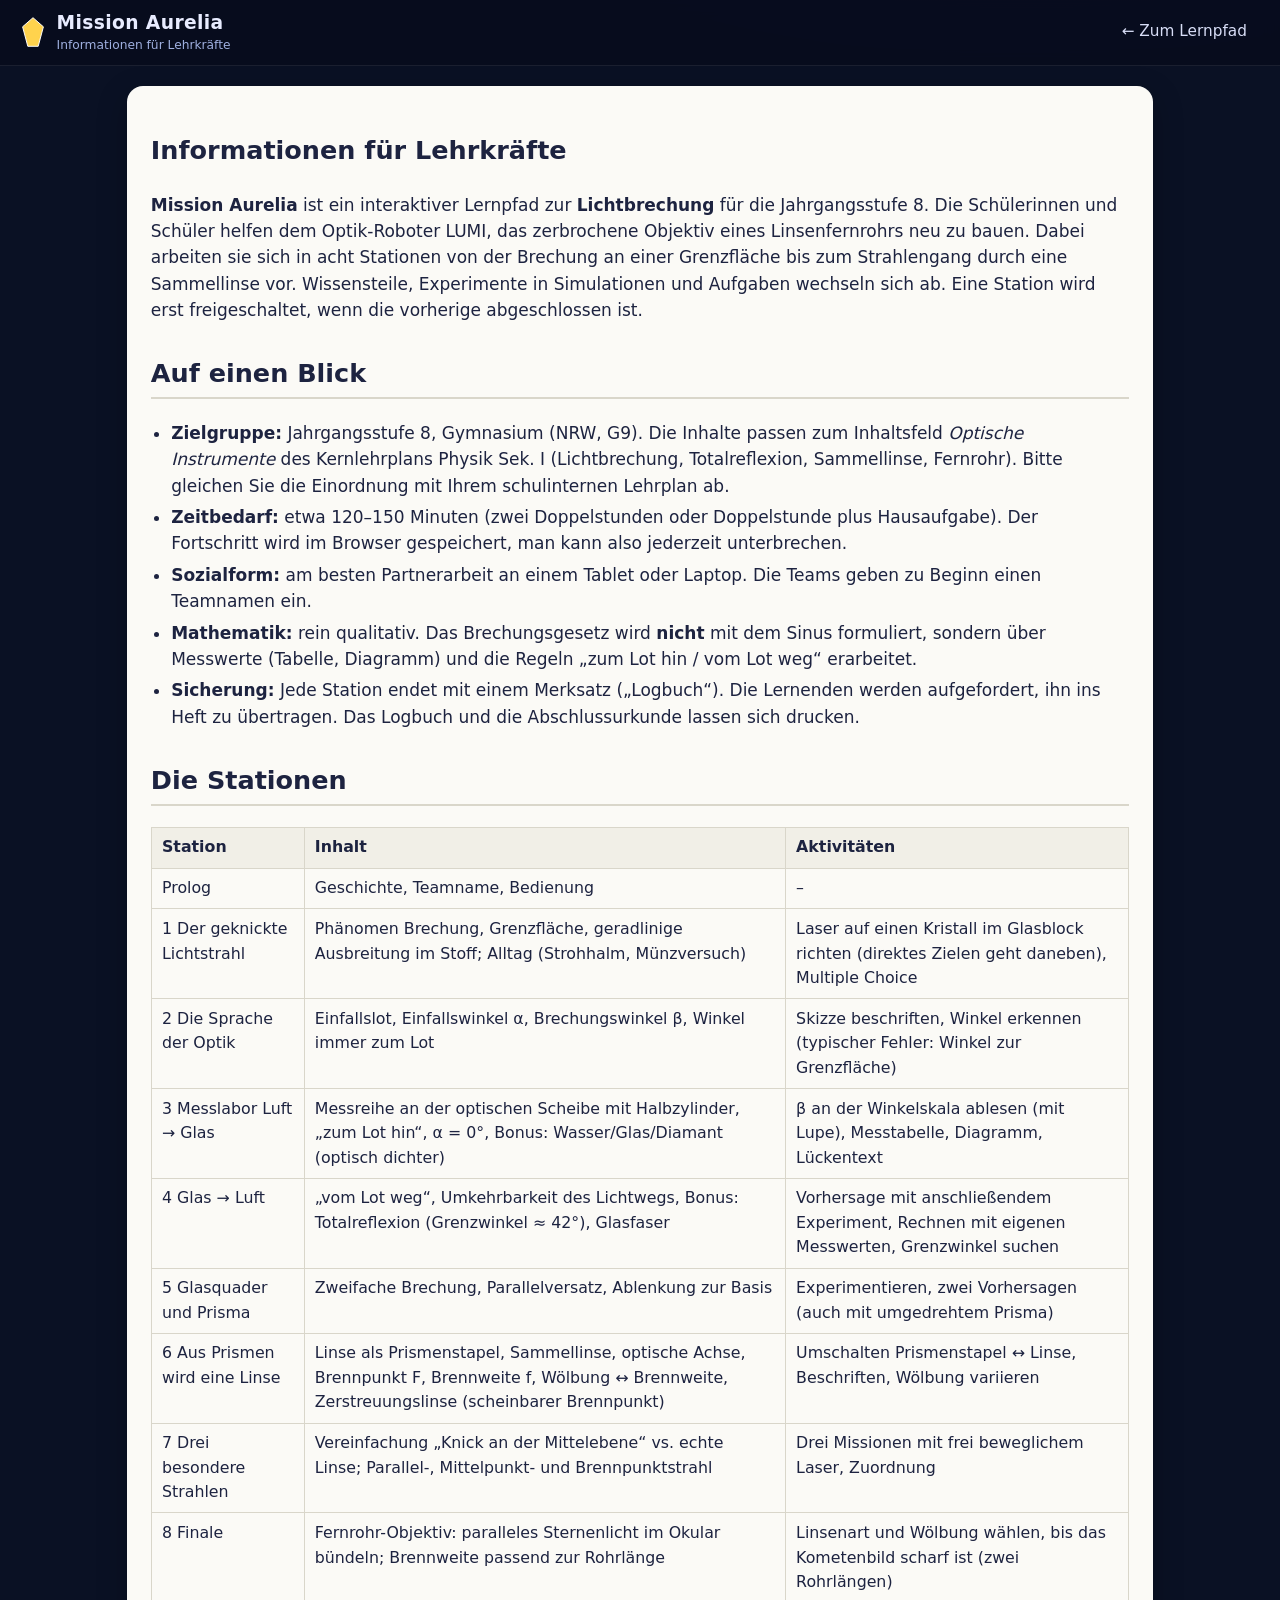
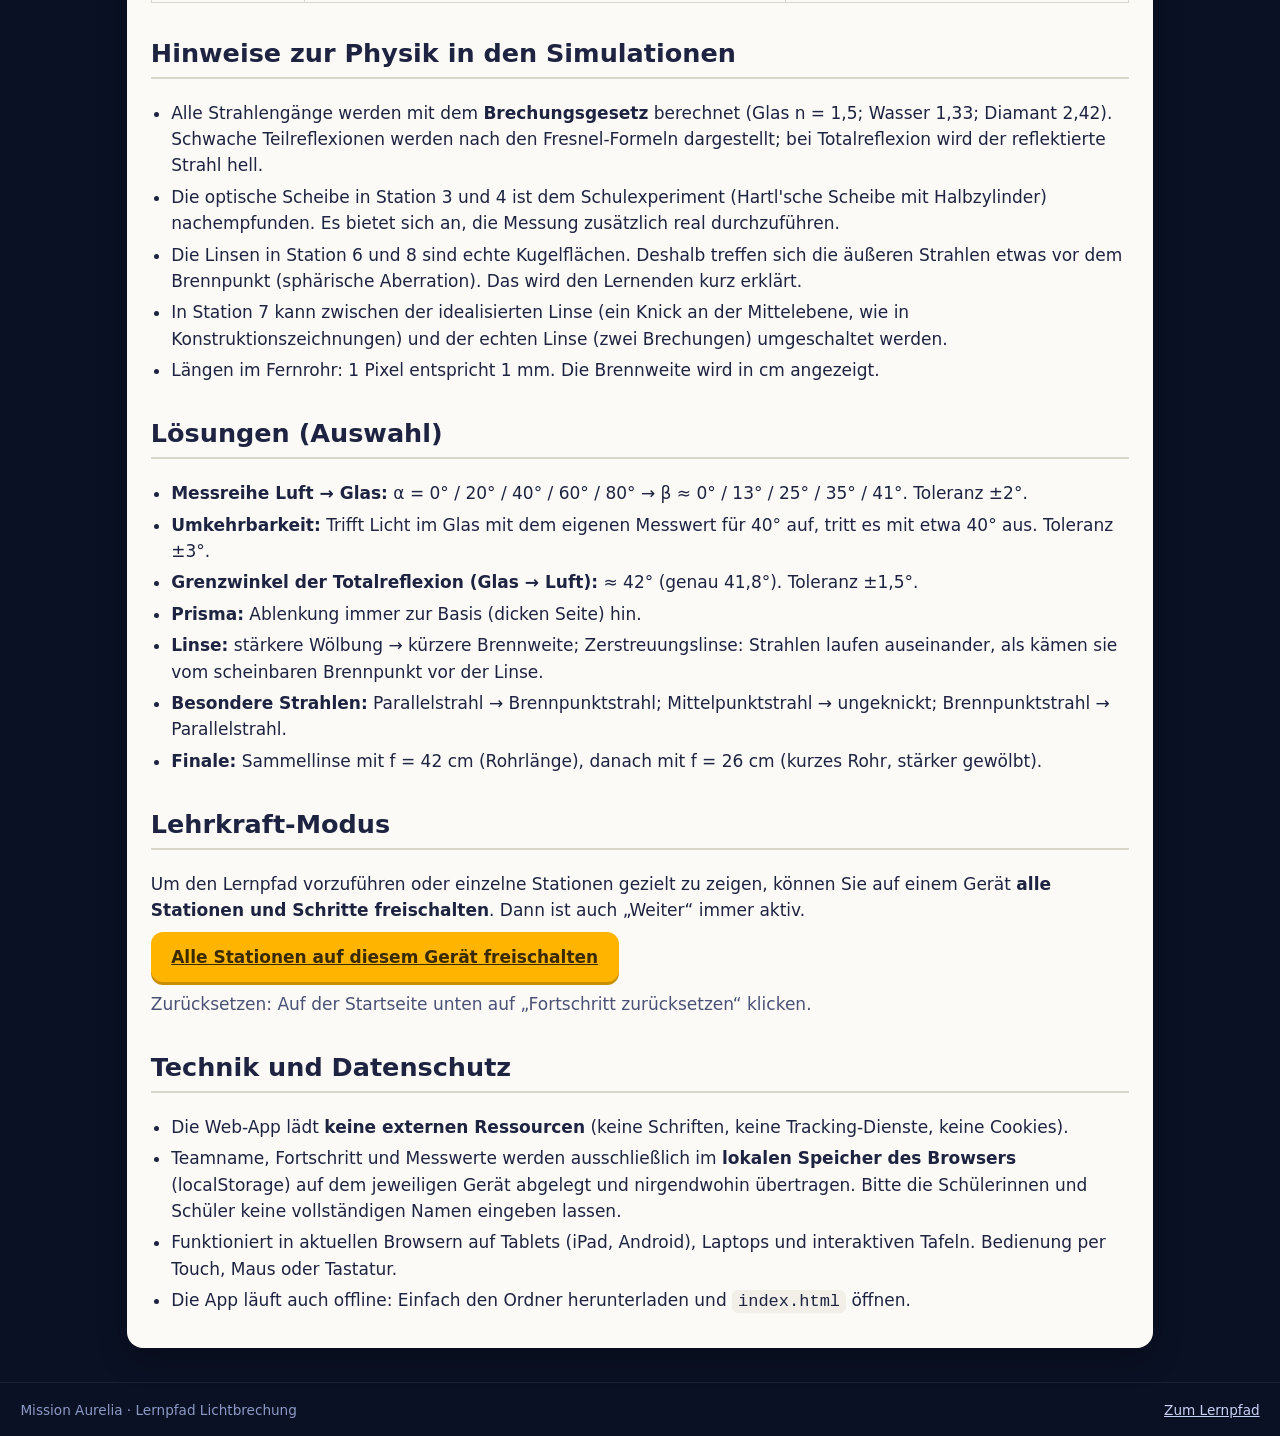
==== lehrkraefte.html @ 99c720f4 "Mission Aurelia: interaktiver Lernpfad zur Lichtbrechung (Jg. 8) Prolog und 8 Stationen von der Brec" ====
<!doctype html>
<html lang="de">
<head>
  <meta charset="utf-8">
  <meta name="viewport" content="width=device-width, initial-scale=1">
  <title>Für Lehrkräfte – Mission Aurelia</title>
  <link rel="icon" href="favicon.svg" type="image/svg+xml">
  <link rel="stylesheet" href="css/style.css?v=4">
  <style>
    .teacher h2 { margin-top: 1.8rem; border-bottom: 2px solid var(--line); padding-bottom: .2rem; }
    .teacher table { border-collapse: collapse; width: 100%; font-size: .93rem; }
    .teacher th, .teacher td { border: 1px solid var(--line); padding: .45rem .6rem; text-align: left; vertical-align: top; }
    .teacher th { background: var(--paper-2); }
    .teacher .wide { overflow-x: auto; }
    .teacher code { background: var(--paper-2); padding: .1rem .35rem; border-radius: 6px; }
  </style>
</head>
<body>
  <header class="topbar">
    <a href="index.html" class="brand"><span class="brand-icon"><svg viewBox="0 0 40 48" class="crys"><path d="M20 2 L36 16 L28 46 L12 46 L4 16 Z" fill="#ffd34d" stroke="#fff" stroke-width="1.5"/></svg></span><span><b>Mission Aurelia</b><small>Informationen für Lehrkräfte</small></span></a>
    <nav class="topnav"><a class="navlink" href="index.html">← Zum Lernpfad</a></nav>
  </header>
  <main>
    <section class="page teacher prose">
      <h1>Informationen für Lehrkräfte</h1>
      <p><b>Mission Aurelia</b> ist ein interaktiver Lernpfad zur <b>Lichtbrechung</b> für die Jahrgangsstufe 8. Die Schülerinnen und Schüler helfen dem Optik-Roboter LUMI, das zerbrochene Objektiv eines Linsenfernrohrs neu zu bauen. Dabei arbeiten sie sich in acht Stationen von der Brechung an einer Grenzfläche bis zum Strahlengang durch eine Sammellinse vor. Wissensteile, Experimente in Simulationen und Aufgaben wechseln sich ab. Eine Station wird erst freigeschaltet, wenn die vorherige abgeschlossen ist.</p>

      <h2>Auf einen Blick</h2>
      <ul>
        <li><b>Zielgruppe:</b> Jahrgangsstufe 8, Gymnasium (NRW, G9). Die Inhalte passen zum Inhaltsfeld <i>Optische Instrumente</i> des Kernlehrplans Physik Sek. I (Lichtbrechung, Totalreflexion, Sammellinse, Fernrohr). Bitte gleichen Sie die Einordnung mit Ihrem schulinternen Lehrplan ab.</li>
        <li><b>Zeitbedarf:</b> etwa 120–150 Minuten (zwei Doppelstunden oder Doppelstunde plus Hausaufgabe). Der Fortschritt wird im Browser gespeichert, man kann also jederzeit unterbrechen.</li>
        <li><b>Sozialform:</b> am besten Partnerarbeit an einem Tablet oder Laptop. Die Teams geben zu Beginn einen Teamnamen ein.</li>
        <li><b>Mathematik:</b> rein qualitativ. Das Brechungsgesetz wird <b>nicht</b> mit dem Sinus formuliert, sondern über Messwerte (Tabelle, Diagramm) und die Regeln „zum Lot hin / vom Lot weg“ erarbeitet.</li>
        <li><b>Sicherung:</b> Jede Station endet mit einem Merksatz („Logbuch“). Die Lernenden werden aufgefordert, ihn ins Heft zu übertragen. Das Logbuch und die Abschlussurkunde lassen sich drucken.</li>
      </ul>

      <h2>Die Stationen</h2>
      <div class="wide">
      <table>
        <tr><th>Station</th><th>Inhalt</th><th>Aktivitäten</th></tr>
        <tr><td>Prolog</td><td>Geschichte, Teamname, Bedienung</td><td>–</td></tr>
        <tr><td>1 Der geknickte Lichtstrahl</td><td>Phänomen Brechung, Grenzfläche, geradlinige Ausbreitung im Stoff; Alltag (Strohhalm, Münzversuch)</td><td>Laser auf einen Kristall im Glasblock richten (direktes Zielen geht daneben), Multiple Choice</td></tr>
        <tr><td>2 Die Sprache der Optik</td><td>Einfallslot, Einfallswinkel α, Brechungswinkel β, Winkel immer zum Lot</td><td>Skizze beschriften, Winkel erkennen (typischer Fehler: Winkel zur Grenzfläche)</td></tr>
        <tr><td>3 Messlabor Luft → Glas</td><td>Messreihe an der optischen Scheibe mit Halbzylinder, „zum Lot hin“, α = 0°, Bonus: Wasser/Glas/Diamant (optisch dichter)</td><td>β an der Winkelskala ablesen (mit Lupe), Messtabelle, Diagramm, Lückentext</td></tr>
        <tr><td>4 Glas → Luft</td><td>„vom Lot weg“, Umkehrbarkeit des Lichtwegs, Bonus: Totalreflexion (Grenzwinkel ≈ 42°), Glasfaser</td><td>Vorhersage mit anschließendem Experiment, Rechnen mit eigenen Messwerten, Grenzwinkel suchen</td></tr>
        <tr><td>5 Glasquader und Prisma</td><td>Zweifache Brechung, Parallelversatz, Ablenkung zur Basis</td><td>Experimentieren, zwei Vorhersagen (auch mit umgedrehtem Prisma)</td></tr>
        <tr><td>6 Aus Prismen wird eine Linse</td><td>Linse als Prismenstapel, Sammellinse, optische Achse, Brennpunkt F, Brennweite f, Wölbung ↔ Brennweite, Zerstreuungslinse (scheinbarer Brennpunkt)</td><td>Umschalten Prismenstapel ↔ Linse, Beschriften, Wölbung variieren</td></tr>
        <tr><td>7 Drei besondere Strahlen</td><td>Vereinfachung „Knick an der Mittelebene“ vs. echte Linse; Parallel-, Mittelpunkt- und Brennpunktstrahl</td><td>Drei Missionen mit frei beweglichem Laser, Zuordnung</td></tr>
        <tr><td>8 Finale</td><td>Fernrohr-Objektiv: paralleles Sternenlicht im Okular bündeln; Brennweite passend zur Rohrlänge</td><td>Linsenart und Wölbung wählen, bis das Kometenbild scharf ist (zwei Rohrlängen)</td></tr>
      </table>
      </div>

      <h2>Hinweise zur Physik in den Simulationen</h2>
      <ul>
        <li>Alle Strahlengänge werden mit dem <b>Brechungsgesetz</b> berechnet (Glas n = 1,5; Wasser 1,33; Diamant 2,42). Schwache Teilreflexionen werden nach den Fresnel-Formeln dargestellt; bei Totalreflexion wird der reflektierte Strahl hell.</li>
        <li>Die optische Scheibe in Station 3 und 4 ist dem Schulexperiment (Hartl'sche Scheibe mit Halbzylinder) nachempfunden. Es bietet sich an, die Messung zusätzlich real durchzuführen.</li>
        <li>Die Linsen in Station 6 und 8 sind echte Kugelflächen. Deshalb treffen sich die äußeren Strahlen etwas vor dem Brennpunkt (sphärische Aberration). Das wird den Lernenden kurz erklärt.</li>
        <li>In Station 7 kann zwischen der idealisierten Linse (ein Knick an der Mittelebene, wie in Konstruktionszeichnungen) und der echten Linse (zwei Brechungen) umgeschaltet werden.</li>
        <li>Längen im Fernrohr: 1 Pixel entspricht 1 mm. Die Brennweite wird in cm angezeigt.</li>
      </ul>

      <h2>Lösungen (Auswahl)</h2>
      <ul>
        <li><b>Messreihe Luft → Glas:</b> α = 0° / 20° / 40° / 60° / 80° → β ≈ 0° / 13° / 25° / 35° / 41°. Toleranz ±2°.</li>
        <li><b>Umkehrbarkeit:</b> Trifft Licht im Glas mit dem eigenen Messwert für 40° auf, tritt es mit etwa 40° aus. Toleranz ±3°.</li>
        <li><b>Grenzwinkel der Totalreflexion (Glas → Luft):</b> ≈ 42° (genau 41,8°). Toleranz ±1,5°.</li>
        <li><b>Prisma:</b> Ablenkung immer zur Basis (dicken Seite) hin.</li>
        <li><b>Linse:</b> stärkere Wölbung → kürzere Brennweite; Zerstreuungslinse: Strahlen laufen auseinander, als kämen sie vom scheinbaren Brennpunkt vor der Linse.</li>
        <li><b>Besondere Strahlen:</b> Parallelstrahl → Brennpunktstrahl; Mittelpunktstrahl → ungeknickt; Brennpunktstrahl → Parallelstrahl.</li>
        <li><b>Finale:</b> Sammellinse mit f = 42 cm (Rohrlänge), danach mit f = 26 cm (kurzes Rohr, stärker gewölbt).</li>
      </ul>

      <h2>Lehrkraft-Modus</h2>
      <p>Um den Lernpfad vorzuführen oder einzelne Stationen gezielt zu zeigen, können Sie auf einem Gerät <b>alle Stationen und Schritte freischalten</b>. Dann ist auch „Weiter“ immer aktiv.</p>
      <p><a class="btn btn-primary" href="index.html#/freischalten">Alle Stationen auf diesem Gerät freischalten</a></p>
      <p class="dim">Zurücksetzen: Auf der Startseite unten auf „Fortschritt zurücksetzen“ klicken.</p>

      <h2>Technik und Datenschutz</h2>
      <ul>
        <li>Die Web-App lädt <b>keine externen Ressourcen</b> (keine Schriften, keine Tracking-Dienste, keine Cookies).</li>
        <li>Teamname, Fortschritt und Messwerte werden ausschließlich im <b>lokalen Speicher des Browsers</b> (localStorage) auf dem jeweiligen Gerät abgelegt und nirgendwohin übertragen. Bitte die Schülerinnen und Schüler keine vollständigen Namen eingeben lassen.</li>
        <li>Funktioniert in aktuellen Browsern auf Tablets (iPad, Android), Laptops und interaktiven Tafeln. Bedienung per Touch, Maus oder Tastatur.</li>
        <li>Die App läuft auch offline: Einfach den Ordner herunterladen und <code>index.html</code> öffnen.</li>
      </ul>
    </section>
  </main>
  <footer class="footer"><span>Mission Aurelia · Lernpfad Lichtbrechung</span><span><a href="index.html">Zum Lernpfad</a></span></footer>
</body>
</html>
---- css/style.css ----
/* =========================================================
   Mission Aurelia – Stylesheet (keine externen Schriften/Ressourcen)
   ========================================================= */
:root {
  --night: #0a1124;
  --night-2: #111b3a;
  --night-3: #1b2850;
  --paper: #fbfaf6;
  --paper-2: #f1efe7;
  --ink: #1d2340;
  --ink-2: #4a5175;
  --line: #d9d6ca;
  --accent: #ffb400;
  --accent-ink: #3a2a00;
  --laser: #ff3d3d;
  --cyan: #2bb3e6;
  --ok: #1f9d55;
  --ok-bg: #e6f6ec;
  --no: #d64545;
  --no-bg: #fdecec;
  --info-bg: #eaf2ff;
  --alpha: #f5b400;
  --beta: #18b6d8;
  --radius: 16px;
  --shadow: 0 10px 30px rgba(0, 0, 0, .25);
  font-size: 17px;
}
* { box-sizing: border-box; }

body {
  margin: 0; min-height: 100vh; display: flex; flex-direction: column;
  font-family: system-ui, -apple-system, "Segoe UI", Roboto, "Helvetica Neue", Arial, sans-serif;
  color: var(--ink); line-height: 1.55;
  background: radial-gradient(1200px 600px at 80% -10%, #1d2c63 0%, transparent 60%), var(--night);
}
a { color: inherit; }
button { font: inherit; }
.skip { position: absolute; left: -999px; top: 0; background: #fff; padding: .5rem 1rem; z-index: 99; }
.skip:focus { left: 1rem; }
:focus-visible { outline: 3px solid var(--accent); outline-offset: 2px; }
.dim { color: var(--ink-2); }
.ok { color: var(--ok); }

/* ---------- Kopfzeile ---------- */
.topbar {
  position: sticky; top: 0; z-index: 20;
  display: flex; align-items: center; gap: 1rem; justify-content: space-between;
  padding: .55rem 1.2rem; background: rgba(8, 13, 30, .92); backdrop-filter: blur(8px);
  border-bottom: 1px solid rgba(255, 255, 255, .08); color: #e8ecff;
}
.brand { display: flex; align-items: center; gap: .6rem; text-decoration: none; }
.brand b { display: block; font-size: 1.1rem; letter-spacing: .02em; }
.brand small { display: block; font-size: .72rem; color: #9fb0e0; margin-top: -2px; }
.brand-icon svg { width: 26px; height: 32px; display: block; }
.head-mid { display: flex; align-items: center; gap: 1rem; flex-wrap: wrap; justify-content: center; }
.crystal-row { display: flex; gap: 3px; }
.crystal-row svg { width: 17px; height: 21px; display: block; }
.crys.empty { opacity: .7; }
.crys.got { filter: drop-shadow(0 0 4px rgba(255, 255, 255, .5)); }
.countdown { font-size: .82rem; color: #ffd98a; white-space: nowrap; }
.topnav { display: flex; align-items: center; gap: .3rem; }
.navlink { text-decoration: none; padding: .35rem .75rem; border-radius: 99px; font-size: .9rem; color: #d8def7; }
.navlink:hover { background: rgba(255, 255, 255, .1); }
.team-tag { font-size: .8rem; color: #9fb0e0; margin-right: .4rem; max-width: 12rem; overflow: hidden; text-overflow: ellipsis; white-space: nowrap; }

main { flex: 1; width: 100%; max-width: 1060px; margin: 0 auto; padding: 1.2rem 1rem 2rem; outline: none; }
.footer { display: flex; flex-wrap: wrap; gap: .5rem 1.5rem; justify-content: space-between; padding: 1rem 1.2rem; font-size: .8rem; color: #8d9ac6; border-top: 1px solid rgba(255, 255, 255, .06); }
.footer a { color: #c8d2f5; }
.linklike { background: none; border: 0; color: #c8d2f5; text-decoration: underline; cursor: pointer; padding: 0; font-size: inherit; }

/* ---------- Buttons ---------- */
.btn { display: inline-flex; align-items: center; justify-content: center; gap: .4rem; border: 0; cursor: pointer; border-radius: 12px; padding: .7rem 1.2rem; font-weight: 600; transition: transform .1s, box-shadow .2s, background .2s; min-height: 46px; }
.btn:active { transform: translateY(1px); }
.btn:disabled { opacity: .45; cursor: not-allowed; }
.btn-primary { background: var(--accent); color: var(--accent-ink); box-shadow: 0 3px 0 #c98d00; }
.btn-primary:hover:not(:disabled) { background: #ffc233; }
.btn-ghost { background: transparent; color: inherit; border: 2px solid currentColor; opacity: .85; }
.btn-ghost:hover { opacity: 1; }
.btn-big { font-size: 1.15rem; padding: .9rem 1.6rem; }
.btn-row { display: flex; flex-wrap: wrap; gap: .6rem; margin-top: 1rem; }
.btn-row.center { justify-content: center; }
.btn.pulse { animation: pulse 1.4s ease-out 3; }
@keyframes pulse { 0% { box-shadow: 0 0 0 0 rgba(255, 180, 0, .7); } 100% { box-shadow: 0 0 0 18px rgba(255, 180, 0, 0); } }

/* ---------- Karte ---------- */
.hero { color: #e8ecff; text-align: center; padding: 1.5rem 1rem 1rem; }
.hero h1 { font-size: clamp(2.2rem, 6vw, 3.6rem); margin: .2rem 0; letter-spacing: .02em; background: linear-gradient(90deg, #ffd34d, #fff, #7fd4ff); -webkit-background-clip: text; background-clip: text; color: transparent; }
.hero-sub { color: #9fd8ff; font-size: 1.1rem; margin-top: 0; }
.hero p { max-width: 640px; margin-left: auto; margin-right: auto; }
.hero.small { text-align: left; max-width: 760px; margin: 0 auto; padding: .5rem 0 1rem; }
.hero.small .bubble { background: #1b2850; color: #e8ecff; border-color: #2c3d75; }
.hero.small .who { color: #9fd8ff; }
.map-wrap { border-radius: var(--radius); overflow: hidden; box-shadow: var(--shadow); border: 1px solid rgba(255, 255, 255, .08); }
.map { display: block; width: 100%; height: auto; }
.map-path { fill: none; stroke: #ffd98a; stroke-width: 4; stroke-dasharray: 2 12; stroke-linecap: round; opacity: .7; }
.map-label { fill: #c9d1ea; font-size: 15px; }
.node { cursor: pointer; }
.node.locked { cursor: default; }
.node-c { fill: #1b2850; stroke: #6b7bb8; stroke-width: 3; transition: transform .2s; }
.node.open .node-c { fill: #ffb400; stroke: #fff3c4; }
.node.done .node-c { fill: #24356b; stroke: #ffd34d; }
.node.locked .node-c { fill: #141c38; stroke: #39446e; }
.node:hover:not(.locked) .node-c, .node:focus .node-c { stroke-width: 5; }
.node:focus { outline: none; }
.node-t { font-size: 22px; font-weight: 700; fill: #2b1d00; }
.node.locked .node-t { font-size: 18px; }
.node.done .node-t { fill: #ffd34d; }
.node-l { font-size: 15px; fill: #e8ecff; font-weight: 600; paint-order: stroke; stroke: #0a1124; stroke-width: 4px; }
.node.locked .node-l { fill: #7c87b3; }
.node-pulse { fill: none; stroke: #ffd34d; stroke-width: 3; animation: ring 1.8s ease-out infinite; transform-origin: center; transform-box: fill-box; }
@keyframes ring { 0% { opacity: .9; transform: scale(.8); } 100% { opacity: 0; transform: scale(1.35); } }
.station-list { list-style: none; padding: 0; margin: 1.2rem 0 0; display: grid; gap: .5rem; }
.station-list li { display: flex; align-items: center; gap: .8rem; background: var(--night-2); color: #e8ecff; border: 1px solid #22305e; border-radius: 12px; padding: .5rem .7rem; }
.station-list li.locked { opacity: .55; }
.sl-icon { width: 36px; height: 36px; display: grid; place-items: center; font-weight: 700; background: #22305e; border-radius: 50%; flex: none; }
.sl-icon svg { width: 22px; height: 26px; }
.station-list li.open .sl-icon { background: var(--accent); color: var(--accent-ink); }
.sl-text { flex: 1; }
.station-list .btn { min-height: 38px; padding: .4rem .9rem; font-size: .9rem; }

/* ---------- Station ---------- */
.station-head { color: #e8ecff; margin-bottom: .8rem; }
.st-kicker { font-size: .85rem; text-transform: uppercase; letter-spacing: .08em; color: var(--st-color, #ffd34d); font-weight: 700; }
.st-count { color: #8d9ac6; font-weight: 400; text-transform: none; letter-spacing: 0; }
.station-head h1 { margin: .1rem 0 .6rem; font-size: clamp(1.5rem, 3.5vw, 2.1rem); }
.stepper { display: flex; gap: .4rem; flex-wrap: wrap; }
.dot { width: 34px; height: 10px; border-radius: 99px; border: 0; cursor: pointer; background: #33417a; padding: 0; }
.dot.k-story { background: #6c5ce7; } .dot.k-info { background: #2bb3e6; } .dot.k-exp { background: #ff6b6b; } .dot.k-task { background: #f5b400; }
.dot { opacity: .45; }
.dot.seen { opacity: .8; }
.dot.cur { opacity: 1; height: 14px; margin-top: -2px; box-shadow: 0 0 0 2px #fff; }
.dot.locked { background: #2a3460; opacity: .5; cursor: not-allowed; }
.step { background: var(--paper); border-radius: var(--radius); box-shadow: var(--shadow); padding: 1.2rem 1.4rem 1.6rem; }
.step-head { display: flex; align-items: center; gap: .7rem; flex-wrap: wrap; margin-bottom: .6rem; }
.step-head h2 { margin: 0; font-size: 1.35rem; }
.kind-badge { display: inline-block; font-size: .72rem; font-weight: 700; text-transform: uppercase; letter-spacing: .06em; padding: .2rem .6rem; border-radius: 99px; color: #fff; }
.k-story { background: #6c5ce7; } .k-info { background: #1f95c4; } .k-exp { background: #e0484b; } .k-task { background: #d99a00; }
.step-nav { position: sticky; bottom: 0; z-index: 10; display: flex; align-items: center; gap: 1rem; justify-content: space-between; margin-top: 1rem; padding: .7rem 0; background: linear-gradient(transparent, var(--night) 35%); color: #e8ecff; }
.step-nav .btn-ghost { color: #e8ecff; }
.nav-hint { font-size: .85rem; color: #ffd98a; text-align: center; flex: 1; }

/* ---------- Text ---------- */
.prose p { margin: .5rem 0; }
.prose ul { padding-left: 1.2rem; margin: .5rem 0; }
.prose li { margin: .3rem 0; }
.two-col { display: grid; grid-template-columns: minmax(200px, 300px) 1fr; gap: 1.2rem; align-items: center; }
.mini-fig { width: 100%; height: auto; background: var(--night-2); border-radius: 12px; display: block; }
.scene-wrap { border-radius: 12px; overflow: hidden; margin-bottom: 1rem; }
.scene { display: block; width: 100%; height: auto; }
.scene-comet { animation: twinkle 3s ease-in-out infinite; }
@keyframes twinkle { 50% { opacity: .7; } }
.box { border-radius: 12px; padding: .8rem 1rem; margin: .9rem 0; border-left: 5px solid; }
.box-title { font-weight: 700; margin-bottom: .2rem; }
.box-info { background: var(--info-bg); border-color: #2b7de9; }
.box-tip { background: #fff6dd; border-color: #f5b400; }
.box-try { background: #eaf8ef; border-color: #1f9d55; }
.box-warn { background: #fdeeee; border-color: #d64545; }
.legend-grid { display: grid; grid-template-columns: repeat(auto-fit, minmax(190px, 1fr)); gap: .8rem; margin: .8rem 0; }
.legend-grid > div { background: var(--paper-2); border-radius: 12px; padding: .7rem .9rem; }
.legend-grid p { margin: .4rem 0 0; font-size: .92rem; }

/* ---------- Dialog ---------- */
.dialog { display: grid; gap: .7rem; margin: .4rem 0 1rem; }
.say { display: flex; gap: .7rem; align-items: flex-start; animation: fadeUp .45s both; }
@keyframes fadeUp { from { opacity: 0; transform: translateY(8px); } to { opacity: 1; transform: none; } }
.avatar { width: 56px; height: 56px; flex: none; border-radius: 50%; background: #dfe6ff; padding: 4px; }
.avatar svg { width: 100%; height: 100%; display: block; }
.avatar-lumi { background: #0f1a3a; }
.avatar-prof { background: #e8e2ff; }
.avatar.mini { width: 36px; height: 36px; padding: 3px; }
.lumi-eye { animation: blink 4s infinite; transform-origin: center; transform-box: fill-box; }
@keyframes blink { 0%, 92%, 100% { transform: scaleY(1); } 95% { transform: scaleY(.1); } }
.lumi-bulb { animation: glow 2s ease-in-out infinite; }
@keyframes glow { 50% { opacity: .5; } }
.bubble { background: #eef3ff; border: 1px solid #d5def8; border-radius: 4px 16px 16px 16px; padding: .6rem .9rem; max-width: 760px; }
.say-prof .bubble { background: #f3efff; border-color: #e0d7fb; }
.who { font-size: .75rem; font-weight: 700; text-transform: uppercase; letter-spacing: .06em; color: #5a64a8; }
.say-prof .who { color: #7a4fd6; }

/* ---------- Bühne / Simulation ---------- */
.stage-wrap { position: relative; margin: .8rem 0 .4rem; border-radius: 14px; overflow: hidden; box-shadow: 0 4px 16px rgba(10, 17, 36, .25); }
.stage { display: block; width: 100%; height: auto; user-select: none; -webkit-user-select: none; }
.stage.interactive { touch-action: none; cursor: crosshair; }
.stage-bg { fill: #0b1226; }
.stage text { font-family: system-ui, -apple-system, "Segoe UI", Roboto, sans-serif; }
.body { stroke-width: 2; }
.mat-glas { fill: rgba(120, 210, 255, .22); stroke: #8fdcff; }
.mat-wasser { fill: rgba(60, 130, 255, .28); stroke: #6fa8ff; }
.mat-diamant { fill: rgba(235, 245, 255, .32); stroke: #ffffff; }
.body.flat { stroke: none; }
.body.lens { stroke-width: 2.5; }
.body.faint { opacity: .35; }
.boundary { stroke: #8fdcff; stroke-width: 2.5; }
.boundary-faint { stroke: rgba(143, 220, 255, .35); stroke-width: 1; }
.lot { stroke: #e6e9ff; stroke-width: 1.6; stroke-dasharray: 8 7; opacity: .75; }
.lot-local { fill: none; stroke: #e6e9ff; stroke-width: 1.5; stroke-dasharray: 5 4; opacity: .85; }
.legend-lot { display: inline-block; width: 28px; border-top: 2px dashed #8a90b0; vertical-align: middle; margin: 0 .3rem 0 .2rem; }
.axis { stroke: #8d9ac6; stroke-width: 1.4; stroke-dasharray: 14 6 3 6; }
.ray-glow line { stroke: #ff2a2a; stroke-linecap: round; }
.ray-core line { stroke: #ffd0d0; stroke-linecap: round; }
.ray-arrow { fill: #fff0f0; }
.laser-body { fill: #3b4466; stroke: #a9b4d8; stroke-width: 1.5; }
.laser-nozzle { fill: #9aa6cc; }
.laser-led { fill: #ff4d4d; }
.laser { filter: drop-shadow(0 2px 3px rgba(0, 0, 0, .5)); }
.aim-line { stroke: #ffd98a; stroke-width: 1.6; stroke-dasharray: 6 6; opacity: .75; }
.ext-line { stroke: #ffd98a; stroke-width: 1.6; stroke-dasharray: 6 6; opacity: .7; }
.back-ext { stroke: #ff9b9b; stroke-width: 1.4; stroke-dasharray: 5 6; opacity: .8; }
.stage-label { fill: #c9d1ea; font-size: 18px; font-weight: 600; paint-order: stroke; stroke: #0b1226; stroke-width: 4px; stroke-linejoin: round; }
.lbl-air { fill: #e8ecff; font-size: 20px; }
.lbl-glass { fill: #8fdcff; font-size: 20px; }
.lbl-lot { fill: #e6e9ff; font-size: 15px; font-weight: 500; }
.lbl-small { fill: #aab5dd; font-size: 14px; font-weight: 500; }
.lbl-ray { fill: #ffb3b3; font-size: 16px; }
.lbl-focus { fill: #ffd34d; font-size: 20px; font-weight: 700; }
.lbl-f { fill: #ffd34d; font-size: 20px; font-style: italic; font-weight: 700; }
.focus-dot { fill: #ffd34d; stroke: #0b1226; stroke-width: 2; }
.focus-dot.virtual { fill: none; stroke: #ffd34d; stroke-width: 2.5; stroke-dasharray: 3 3; }
.dim-line { stroke: #ffd34d; stroke-width: 1.6; }
.dim-help { stroke: #ffd34d; stroke-width: 1; stroke-dasharray: 3 4; opacity: .6; }
.right-angle { fill: none; stroke: #e6e9ff; stroke-width: 1.4; opacity: .8; }
.angle-arc { fill: none; stroke-width: 3; }
.arc-alpha { stroke: var(--alpha); fill: var(--alpha); }
.arc-beta { stroke: var(--beta); fill: var(--beta); }
.arc-x { stroke: #b48cff; fill: #b48cff; }
path.angle-arc { fill: none; }
.angle-label { font-size: 20px; font-weight: 700; stroke: none; }
.disc-face { fill: rgba(255, 255, 255, .03); stroke: #c9d1ea; stroke-width: 1.5; }
.ticks { stroke: #c9d1ea; stroke-width: 1; }
.tick-label { fill: #c9d1ea; font-size: 11.5px; }
.lupe-ring { fill: none; stroke: #ffd34d; stroke-width: 3; }
.lupe-label { fill: #ffd34d; font-size: 13px; }
.divider { stroke: rgba(255, 255, 255, .55); stroke-width: 1.2; stroke-dasharray: 4 3; }
.mid-plane { stroke: #8fdcff; stroke-width: 2.5; }
.mid-plane-arrows { stroke: #8fdcff; stroke-width: 2.5; fill: none; }
.crystal path:first-child { transition: filter .3s; }
.crystal.hit { animation: crystalHit 1s ease-in-out infinite; }
.crystal.hit path:first-child { filter: drop-shadow(0 0 10px #ffd34d) drop-shadow(0 0 20px #fff2a8); }
@keyframes crystalHit { 50% { opacity: .75; } }
.qmark { fill: #ffd34d; font-size: 40px; font-weight: 800; }
.cand { cursor: pointer; }
.cand-line { stroke: #ffd98a; stroke-width: 3; stroke-dasharray: 9 7; }
.cand:hover .cand-line { stroke: #fff; }
.cand-dot { fill: #ffb400; stroke: #fff; stroke-width: 2; }
.cand-key { fill: #2b1d00; font-size: 16px; font-weight: 800; pointer-events: none; }
.tube { fill: #3a4670; stroke: #6b7bb8; stroke-width: 1; }
.okular-box { fill: #2a3558; stroke: #6b7bb8; stroke-width: 1.5; }
.sensor { stroke: #7bed9f; stroke-width: 2; stroke-dasharray: 4 4; }

/* Anzeige + Regler */
.readout { font-size: .95rem; margin: .4rem 0; min-height: 1.6em; }
.pill { display: inline-block; padding: .1rem .55rem; border-radius: 99px; background: #e9ecf8; font-weight: 700; font-variant-numeric: tabular-nums; }
.pill-alpha { background: #fff1c2; color: #6b4e00; }
.pill-beta { background: #d6f4fb; color: #075466; }
.pill-f { background: #fff1c2; color: #6b4e00; }
.pill-warn { background: #fde1e1; color: #8a1f1f; }
.pill small { font-weight: 400; }
.legend-ext { display: inline-block; width: 28px; border-top: 2px dashed #d9a400; vertical-align: middle; margin-right: .3rem; }
.controls:empty { display: none; }
.controls { display: flex; flex-wrap: wrap; gap: .8rem 1.4rem; align-items: flex-end; background: var(--paper-2); border-radius: 12px; padding: .7rem .9rem; margin: .3rem 0 .8rem; }
.slider { flex: 1 1 260px; min-width: 220px; }
.slider label { display: block; font-size: .85rem; font-weight: 600; color: var(--ink-2); }
.slider-row { display: flex; align-items: center; gap: .4rem; }
.slider input[type=range] { flex: 1; accent-color: #e0484b; height: 32px; }
.slider-out { font-weight: 700; font-variant-numeric: tabular-nums; }
.fine { width: 38px; height: 38px; border-radius: 10px; border: 1px solid var(--line); background: #fff; cursor: pointer; font-size: 1.2rem; font-weight: 700; flex: none; }
.fine:active { background: #eee; }
.ctl label { display: block; font-size: .85rem; font-weight: 600; color: var(--ink-2); }
.segmented { display: inline-flex; background: #fff; border: 1px solid var(--line); border-radius: 12px; padding: 3px; gap: 3px; flex-wrap: wrap; }
.segmented button { border: 0; background: transparent; padding: .45rem .8rem; border-radius: 9px; cursor: pointer; font-weight: 600; color: var(--ink-2); min-height: 38px; }
.segmented button.on { background: var(--ink); color: #fff; }
.toggle { display: inline-flex; align-items: center; gap: .5rem; cursor: pointer; font-weight: 600; color: var(--ink-2); min-height: 38px; }
.toggle input { position: absolute; opacity: 0; }
.toggle .track { width: 44px; height: 26px; background: #c9cbd6; border-radius: 99px; position: relative; transition: background .2s; }
.toggle .track::after { content: ""; position: absolute; left: 3px; top: 3px; width: 20px; height: 20px; border-radius: 50%; background: #fff; transition: left .2s; }
.toggle input:checked + .track { background: #e0484b; }
.toggle input:checked + .track::after { left: 21px; }
.toggle input:focus-visible + .track { outline: 3px solid var(--accent); }

/* ---------- Aufgaben ---------- */
.task { background: #fff; border: 2px solid #f1e2b0; border-radius: 14px; padding: 1rem 1.1rem; margin: 1rem 0; }
.task-title { font-size: .78rem; font-weight: 800; text-transform: uppercase; letter-spacing: .07em; color: #b07d00; margin-bottom: .3rem; }
.task-q { font-weight: 600; margin-bottom: .6rem; font-size: 1.05rem; }
.mc { display: grid; gap: .5rem; }
.mc-grid { grid-template-columns: repeat(auto-fit, minmax(120px, 1fr)); }
.mc-opt { text-align: left; border: 2px solid var(--line); background: var(--paper); border-radius: 12px; padding: .7rem .9rem; cursor: pointer; min-height: 48px; transition: border-color .2s, background .2s; color: var(--ink); }
.mc-opt:hover:not(:disabled) { border-color: #f5b400; background: #fffaf0; }
.mc-opt.right { border-color: var(--ok); background: var(--ok-bg); }
.mc-opt.wrong { border-color: var(--no); background: var(--no-bg); animation: shake .35s; }
.mc-opt:disabled { cursor: default; }
.mc-opt:disabled:not(.right):not(.wrong) { opacity: .6; }
.mc-opt.key { text-align: center; font-weight: 700; }
.predict-row { display: grid; grid-template-columns: repeat(3, 1fr); gap: .5rem; }
@keyframes shake { 25% { transform: translateX(-5px); } 75% { transform: translateX(5px); } }
.fb-slot:empty { display: none; }
.feedback { display: flex; gap: .6rem; align-items: center; border-radius: 12px; padding: .55rem .8rem; margin-top: .7rem; animation: fadeUp .3s both; }
.fb-ok { background: var(--ok-bg); border: 1px solid #b6e2c6; }
.fb-no { background: var(--no-bg); border: 1px solid #f2c0c0; }
.fb-info { background: var(--info-bg); border: 1px solid #c9dafc; }
.cloze { line-height: 2.6; font-size: 1.05rem; }
.cloze select { font: inherit; font-weight: 600; padding: .3rem .5rem; border-radius: 10px; border: 2px solid #c9c4b0; background: #fffdf5; margin: 0 .2rem; max-width: 100%; color: var(--ink); }
select.right, input.right { border-color: var(--ok) !important; background: var(--ok-bg) !important; }
select.wrong, input.wrong { border-color: var(--no) !important; background: var(--no-bg) !important; }
.task-actions { margin-top: .7rem; display: flex; gap: .5rem; }
.num-row { display: flex; gap: .5rem; align-items: center; flex-wrap: wrap; }
.num, .text-in { font: inherit; font-size: 1.1rem; padding: .55rem .7rem; border-radius: 10px; border: 2px solid #c9c4b0; width: 8rem; background: #fffdf5; color: var(--ink); }
.text-in { width: min(22rem, 100%); }
.num.small { width: 4.6rem; padding: .35rem .4rem; text-align: center; }
.unit { font-weight: 700; font-size: 1.1rem; }
.table-scroll { overflow-x: auto; }
.mtable { border-collapse: collapse; margin: .3rem 0; font-variant-numeric: tabular-nums; }
.mtable th, .mtable td { border: 1px solid var(--line); padding: .45rem .6rem; text-align: center; }
.mtable th { background: var(--paper-2); text-align: left; white-space: nowrap; }
.mtable .deg { margin-left: 2px; }
.mini-table { overflow-x: auto; margin-bottom: .4rem; }
.plot-fig { margin: 1rem 0; max-width: 460px; }
.plot { width: 100%; height: auto; background: #fff; border: 1px solid var(--line); border-radius: 12px; }
.plot text { font-size: 12px; fill: #4a5175; }
.plot .ax { font-size: 13px; font-weight: 600; fill: #1d2340; }
.plot .grid { stroke: #ecebe4; }
.plot .ref { stroke: #b9b6a8; stroke-dasharray: 5 5; }
.plot .ref-t { font-size: 11.5px; fill: #8a8778; }
.plot .curve { fill: none; stroke: #1f95c4; stroke-width: 2.5; }
.plot .pt { fill: #f5b400; stroke: #6b4e00; stroke-width: 1.5; }
.plot-fig figcaption { font-size: .85rem; color: var(--ink-2); }

/* Beschriften */
.zone { position: absolute; transform: translate(-50%, -50%); min-width: 40px; min-height: 36px; padding: .2rem .55rem; border-radius: 10px; border: 2px dashed #ffd34d; background: rgba(11, 18, 38, .82); color: #ffd34d; font-weight: 800; cursor: pointer; font-size: .95rem; white-space: nowrap; }
.picking .zone:not(.filled) { animation: zonePulse 1.2s infinite; }
@keyframes zonePulse { 50% { background: rgba(255, 180, 0, .35); } }
.zone.filled { border-style: solid; background: #fff; color: var(--ink); border-color: #fff; }
.zone.right { border-color: var(--ok); background: var(--ok-bg); }
.zone.wrong { border-color: var(--no); background: var(--no-bg); }
.chips-hint { font-size: .85rem; color: var(--ink-2); margin-top: .5rem; }
.chips { display: flex; flex-wrap: wrap; gap: .45rem; margin-top: .4rem; }
.chip { border: 2px solid #c9c4b0; background: #fffdf5; border-radius: 99px; padding: .45rem .9rem; cursor: pointer; font-weight: 600; min-height: 42px; color: var(--ink); }
.chip.sel { border-color: #f5b400; background: #ffefb8; box-shadow: 0 0 0 3px rgba(245, 180, 0, .3); }
.chip.used { opacity: .3; cursor: default; text-decoration: line-through; }

.mission-status { display: inline-block; font-weight: 700; padding: .3rem .8rem; border-radius: 99px; background: #fff1c2; color: #6b4e00; margin: .3rem 0; }
.mission-status.done { background: var(--ok-bg); color: var(--ok); }

/* Fernrohr */
.tele-row { display: grid; grid-template-columns: 1fr 230px; gap: 1rem; align-items: start; }
.tele-side { background: var(--night-2); border-radius: 14px; padding: .8rem; color: #e8ecff; margin-top: .8rem; text-align: center; }
.okular-title, .meter-label { font-size: .8rem; text-transform: uppercase; letter-spacing: .07em; color: #9fb0e0; margin-bottom: .4rem; }
.okular-svg { width: 100%; max-width: 200px; display: block; margin: 0 auto; }
.okular.sharp .okular-svg { filter: drop-shadow(0 0 12px rgba(127, 212, 255, .6)); }
.meter { height: 12px; border-radius: 99px; background: #2a3558; overflow: hidden; }
.meter-bar { height: 100%; width: 0; background: linear-gradient(90deg, #e0484b, #f5b400); transition: width .2s; }
.meter.good .meter-bar { background: linear-gradient(90deg, #1f9d55, #7bed9f); }
.meter-label { margin-top: .8rem; }
.finale { display: flex; justify-content: center; padding: 1rem; background: radial-gradient(circle, #1b2850, #050a1c); border-radius: 14px; margin-bottom: 1rem; }
.okular.big { width: min(320px, 80%); }
.okular.big .okular-svg { max-width: none; }

/* Overlay */
.overlay { position: fixed; inset: 0; z-index: 50; background: rgba(5, 9, 22, .78); display: grid; place-items: center; padding: 1rem; animation: fadeUp .3s; overflow-y: auto; }
.overlay-card { background: var(--paper); border-radius: 20px; padding: 1.5rem; max-width: 560px; width: 100%; text-align: center; box-shadow: var(--shadow); }
.overlay-card h2 { margin: .4rem 0 0; }
.big-crystal svg { width: 90px; height: 108px; filter: drop-shadow(0 0 16px var(--st-color)); animation: spinIn 1.1s cubic-bezier(.2, 1.4, .4, 1) both; }
@keyframes spinIn { from { transform: scale(.2) rotate(-180deg); opacity: 0; } to { transform: none; opacity: 1; } }
.logentry { text-align: left; background: #fff; border: 2px solid #f1e2b0; border-radius: 12px; padding: .8rem 1rem; margin-top: 1rem; }
.logentry-t { font-weight: 800; font-size: .8rem; text-transform: uppercase; letter-spacing: .06em; color: #b07d00; margin-bottom: .3rem; }
.copy-hint { font-weight: 600; color: var(--ink-2); }
.overlay-card .btn-row { justify-content: center; }
.overlay-card .btn-ghost { color: var(--ink); }

/* Seiten */
.page { background: var(--paper); border-radius: var(--radius); padding: 1.4rem; box-shadow: var(--shadow); }
.page-head { display: flex; justify-content: space-between; align-items: center; gap: 1rem; flex-wrap: wrap; }
.page-head h1 { margin: 0; }
.page .btn-ghost { color: var(--ink); }
.log-item { display: flex; gap: 1rem; padding: .9rem 0; border-top: 1px solid var(--line); }
.log-item h3 { margin: 0 0 .3rem; font-size: 1.05rem; }
.log-item.locked { opacity: .55; }
.log-icon svg { width: 30px; height: 36px; }
.cert { max-width: 760px; margin: 0 auto; text-align: center; border: 10px double #c9a646; border-radius: 8px; padding: 2rem 1.5rem; background: linear-gradient(#fffdf6, #fbf4df); }
.cert-top { text-transform: uppercase; letter-spacing: .25em; font-size: .85rem; color: #8a6d1a; }
.cert h1 { font-family: Georgia, "Times New Roman", serif; font-size: 3rem; margin: .3rem 0 1rem; color: #5a4310; }
.cert-name { font-family: Georgia, serif; font-size: 2.1rem; font-weight: 700; color: var(--ink); border-bottom: 2px solid #c9a646; display: inline-block; padding: 0 1rem .2rem; margin: .3rem 0 1rem; }
.cert-title { font-size: 1.6rem; font-weight: 800; color: #1f6fb3; margin: .3rem 0 1rem; }
.cert-crystals { display: flex; justify-content: center; gap: .4rem; margin: 1rem 0; }
.cert-crystals svg { width: 28px; height: 34px; }
.cert-sign { display: flex; justify-content: space-around; gap: 1rem; margin-top: 1.5rem; flex-wrap: wrap; }
.cert-sign .sig { font-family: "Brush Script MT", "Segoe Script", cursive; font-size: 1.7rem; border-bottom: 1px solid #8a8778; padding: 0 1.5rem; }
.cert-sign small { color: var(--ink-2); }
.cert-date { margin-top: 1rem; color: var(--ink-2); }

/* ---------- Responsiv ---------- */
@media (max-width: 820px) {
  :root { font-size: 16px; }
  .topbar { flex-wrap: wrap; padding: .5rem .7rem; gap: .4rem; }
  .head-mid { order: 3; width: 100%; justify-content: space-between; }
  .team-tag { display: none; }
  .two-col { grid-template-columns: 1fr; }
  .tele-row { grid-template-columns: 1fr; }
  .tele-side { display: grid; grid-template-columns: 120px 1fr; gap: .8rem; align-items: center; text-align: left; }
  .step { padding: 1rem .9rem 1.3rem; }
  main { padding: .8rem .6rem 1.5rem; }
}
@media (max-width: 520px) {
  .predict-row { grid-template-columns: 1fr; }
  .step-nav .btn { padding: .6rem .8rem; }
  .nav-hint { font-size: .75rem; }
  .avatar { width: 44px; height: 44px; }
}
@media (prefers-reduced-motion: reduce) {
  *, *::before, *::after { animation: none !important; transition: none !important; }
}

/* ---------- Druck ---------- */
@media print {
  body { background: #fff; }
  .topbar, .footer, .no-print, .step-nav { display: none !important; }
  main { max-width: none; padding: 0; }
  .page { box-shadow: none; padding: 0; }
  .cert { border-color: #c9a646; -webkit-print-color-adjust: exact; print-color-adjust: exact; }
  .log-item { break-inside: avoid; }
}
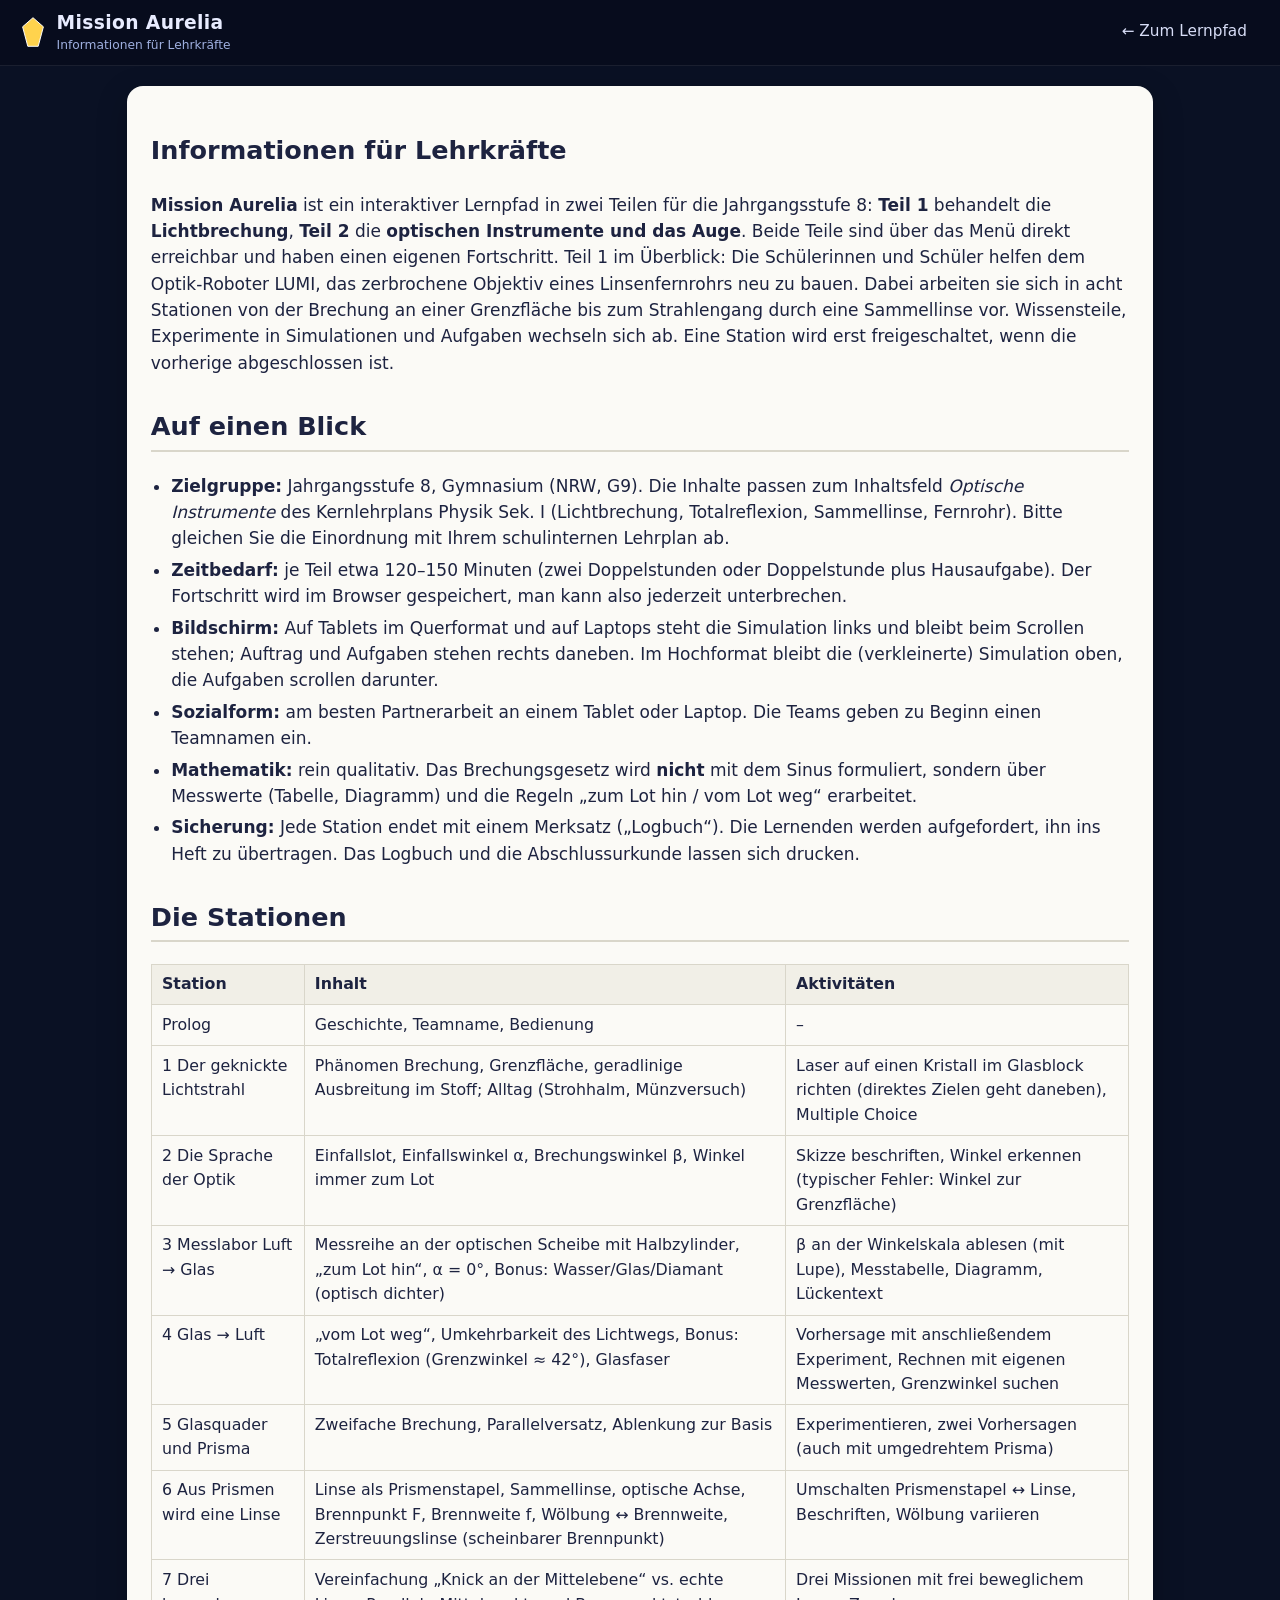
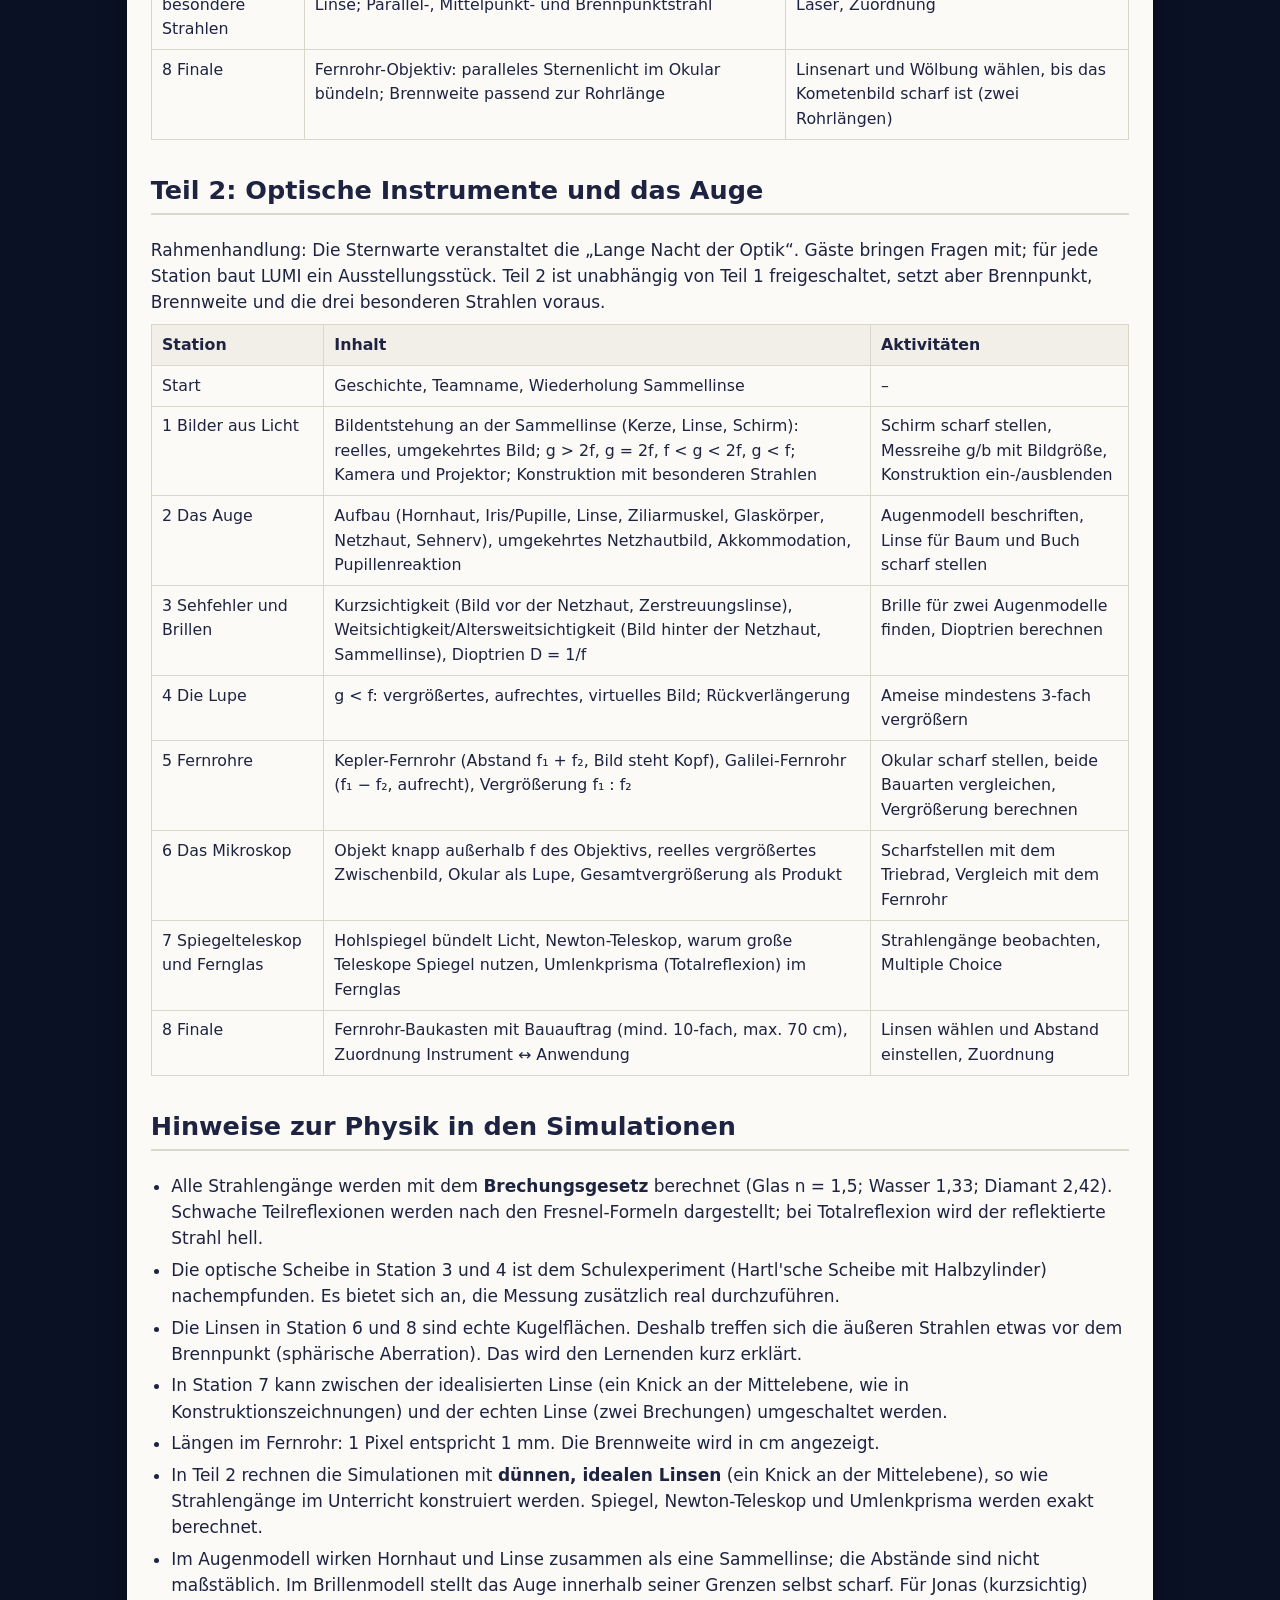
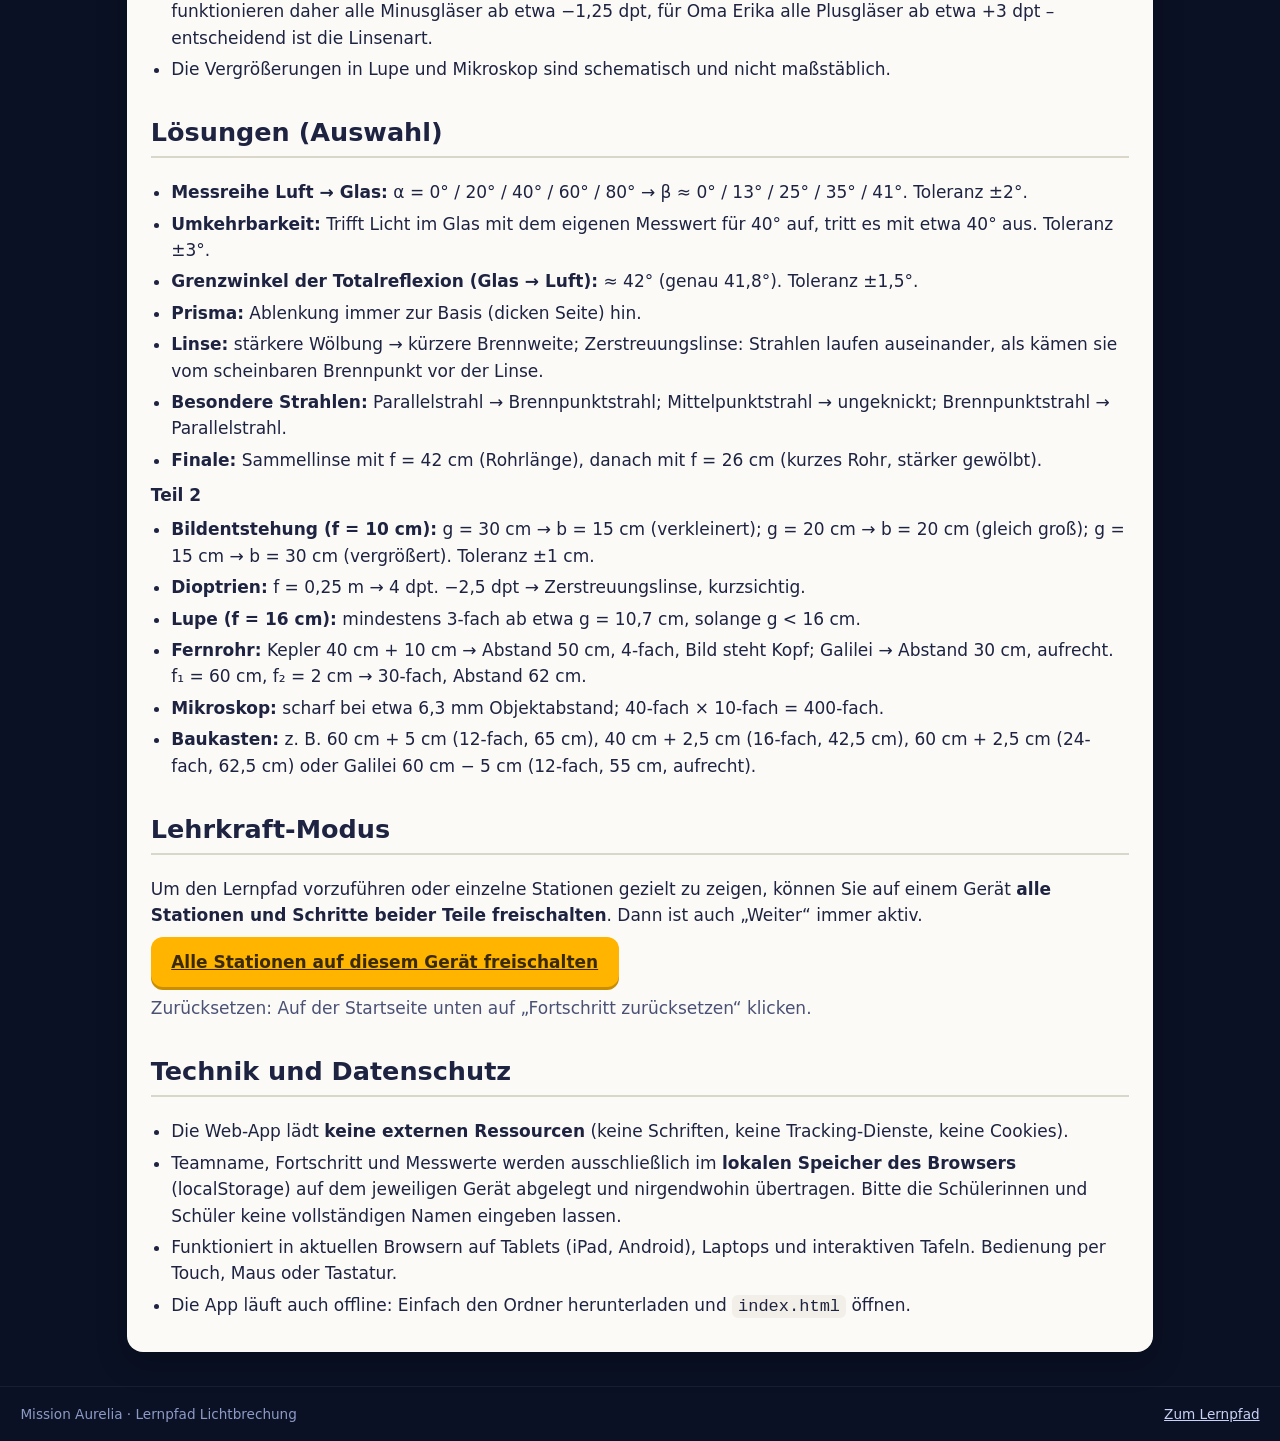
==== commit 18caf0d5: "Teil 2: Optische Instrumente und das Auge; kompakteres Simulations-Layout - 8 neue Stationen: Bilden" ====
--- a/lehrkraefte.html
+++ b/lehrkraefte.html
@@ -5,7 +5,7 @@
   <meta name="viewport" content="width=device-width, initial-scale=1">
   <title>Für Lehrkräfte – Mission Aurelia</title>
   <link rel="icon" href="favicon.svg" type="image/svg+xml">
-  <link rel="stylesheet" href="css/style.css?v=4">
+  <link rel="stylesheet" href="css/style.css?v=8">
   <style>
     .teacher h2 { margin-top: 1.8rem; border-bottom: 2px solid var(--line); padding-bottom: .2rem; }
     .teacher table { border-collapse: collapse; width: 100%; font-size: .93rem; }
@@ -23,12 +23,13 @@
   <main>
     <section class="page teacher prose">
       <h1>Informationen für Lehrkräfte</h1>
-      <p><b>Mission Aurelia</b> ist ein interaktiver Lernpfad zur <b>Lichtbrechung</b> für die Jahrgangsstufe 8. Die Schülerinnen und Schüler helfen dem Optik-Roboter LUMI, das zerbrochene Objektiv eines Linsenfernrohrs neu zu bauen. Dabei arbeiten sie sich in acht Stationen von der Brechung an einer Grenzfläche bis zum Strahlengang durch eine Sammellinse vor. Wissensteile, Experimente in Simulationen und Aufgaben wechseln sich ab. Eine Station wird erst freigeschaltet, wenn die vorherige abgeschlossen ist.</p>
+      <p><b>Mission Aurelia</b> ist ein interaktiver Lernpfad in zwei Teilen für die Jahrgangsstufe 8: <b>Teil 1</b> behandelt die <b>Lichtbrechung</b>, <b>Teil 2</b> die <b>optischen Instrumente und das Auge</b>. Beide Teile sind über das Menü direkt erreichbar und haben einen eigenen Fortschritt. Teil 1 im Überblick: Die Schülerinnen und Schüler helfen dem Optik-Roboter LUMI, das zerbrochene Objektiv eines Linsenfernrohrs neu zu bauen. Dabei arbeiten sie sich in acht Stationen von der Brechung an einer Grenzfläche bis zum Strahlengang durch eine Sammellinse vor. Wissensteile, Experimente in Simulationen und Aufgaben wechseln sich ab. Eine Station wird erst freigeschaltet, wenn die vorherige abgeschlossen ist.</p>
 
       <h2>Auf einen Blick</h2>
       <ul>
         <li><b>Zielgruppe:</b> Jahrgangsstufe 8, Gymnasium (NRW, G9). Die Inhalte passen zum Inhaltsfeld <i>Optische Instrumente</i> des Kernlehrplans Physik Sek. I (Lichtbrechung, Totalreflexion, Sammellinse, Fernrohr). Bitte gleichen Sie die Einordnung mit Ihrem schulinternen Lehrplan ab.</li>
-        <li><b>Zeitbedarf:</b> etwa 120–150 Minuten (zwei Doppelstunden oder Doppelstunde plus Hausaufgabe). Der Fortschritt wird im Browser gespeichert, man kann also jederzeit unterbrechen.</li>
+        <li><b>Zeitbedarf:</b> je Teil etwa 120–150 Minuten (zwei Doppelstunden oder Doppelstunde plus Hausaufgabe). Der Fortschritt wird im Browser gespeichert, man kann also jederzeit unterbrechen.</li>
+        <li><b>Bildschirm:</b> Auf Tablets im Querformat und auf Laptops steht die Simulation links und bleibt beim Scrollen stehen; Auftrag und Aufgaben stehen rechts daneben. Im Hochformat bleibt die (verkleinerte) Simulation oben, die Aufgaben scrollen darunter.</li>
         <li><b>Sozialform:</b> am besten Partnerarbeit an einem Tablet oder Laptop. Die Teams geben zu Beginn einen Teamnamen ein.</li>
         <li><b>Mathematik:</b> rein qualitativ. Das Brechungsgesetz wird <b>nicht</b> mit dem Sinus formuliert, sondern über Messwerte (Tabelle, Diagramm) und die Regeln „zum Lot hin / vom Lot weg“ erarbeitet.</li>
         <li><b>Sicherung:</b> Jede Station endet mit einem Merksatz („Logbuch“). Die Lernenden werden aufgefordert, ihn ins Heft zu übertragen. Das Logbuch und die Abschlussurkunde lassen sich drucken.</li>
@@ -50,6 +51,23 @@
       </table>
       </div>
 
+      <h2>Teil 2: Optische Instrumente und das Auge</h2>
+      <p>Rahmenhandlung: Die Sternwarte veranstaltet die „Lange Nacht der Optik“. Gäste bringen Fragen mit; für jede Station baut LUMI ein Ausstellungsstück. Teil 2 ist unabhängig von Teil 1 freigeschaltet, setzt aber Brennpunkt, Brennweite und die drei besonderen Strahlen voraus.</p>
+      <div class="wide">
+      <table>
+        <tr><th>Station</th><th>Inhalt</th><th>Aktivitäten</th></tr>
+        <tr><td>Start</td><td>Geschichte, Teamname, Wiederholung Sammellinse</td><td>–</td></tr>
+        <tr><td>1 Bilder aus Licht</td><td>Bildentstehung an der Sammellinse (Kerze, Linse, Schirm): reelles, umgekehrtes Bild; g &gt; 2f, g = 2f, f &lt; g &lt; 2f, g &lt; f; Kamera und Projektor; Konstruktion mit besonderen Strahlen</td><td>Schirm scharf stellen, Messreihe g/b mit Bildgröße, Konstruktion ein-/ausblenden</td></tr>
+        <tr><td>2 Das Auge</td><td>Aufbau (Hornhaut, Iris/Pupille, Linse, Ziliarmuskel, Glaskörper, Netzhaut, Sehnerv), umgekehrtes Netzhautbild, Akkommodation, Pupillenreaktion</td><td>Augenmodell beschriften, Linse für Baum und Buch scharf stellen</td></tr>
+        <tr><td>3 Sehfehler und Brillen</td><td>Kurzsichtigkeit (Bild vor der Netzhaut, Zerstreuungslinse), Weitsichtigkeit/Altersweitsichtigkeit (Bild hinter der Netzhaut, Sammellinse), Dioptrien D = 1/f</td><td>Brille für zwei Augenmodelle finden, Dioptrien berechnen</td></tr>
+        <tr><td>4 Die Lupe</td><td>g &lt; f: vergrößertes, aufrechtes, virtuelles Bild; Rückverlängerung</td><td>Ameise mindestens 3-fach vergrößern</td></tr>
+        <tr><td>5 Fernrohre</td><td>Kepler-Fernrohr (Abstand f₁ + f₂, Bild steht Kopf), Galilei-Fernrohr (f₁ − f₂, aufrecht), Vergrößerung f₁ : f₂</td><td>Okular scharf stellen, beide Bauarten vergleichen, Vergrößerung berechnen</td></tr>
+        <tr><td>6 Das Mikroskop</td><td>Objekt knapp außerhalb f des Objektivs, reelles vergrößertes Zwischenbild, Okular als Lupe, Gesamtvergrößerung als Produkt</td><td>Scharfstellen mit dem Triebrad, Vergleich mit dem Fernrohr</td></tr>
+        <tr><td>7 Spiegelteleskop und Fernglas</td><td>Hohlspiegel bündelt Licht, Newton-Teleskop, warum große Teleskope Spiegel nutzen, Umlenkprisma (Totalreflexion) im Fernglas</td><td>Strahlengänge beobachten, Multiple Choice</td></tr>
+        <tr><td>8 Finale</td><td>Fernrohr-Baukasten mit Bauauftrag (mind. 10-fach, max. 70 cm), Zuordnung Instrument ↔ Anwendung</td><td>Linsen wählen und Abstand einstellen, Zuordnung</td></tr>
+      </table>
+      </div>
+
       <h2>Hinweise zur Physik in den Simulationen</h2>
       <ul>
         <li>Alle Strahlengänge werden mit dem <b>Brechungsgesetz</b> berechnet (Glas n = 1,5; Wasser 1,33; Diamant 2,42). Schwache Teilreflexionen werden nach den Fresnel-Formeln dargestellt; bei Totalreflexion wird der reflektierte Strahl hell.</li>
@@ -57,6 +75,9 @@
         <li>Die Linsen in Station 6 und 8 sind echte Kugelflächen. Deshalb treffen sich die äußeren Strahlen etwas vor dem Brennpunkt (sphärische Aberration). Das wird den Lernenden kurz erklärt.</li>
         <li>In Station 7 kann zwischen der idealisierten Linse (ein Knick an der Mittelebene, wie in Konstruktionszeichnungen) und der echten Linse (zwei Brechungen) umgeschaltet werden.</li>
         <li>Längen im Fernrohr: 1 Pixel entspricht 1 mm. Die Brennweite wird in cm angezeigt.</li>
+        <li>In Teil 2 rechnen die Simulationen mit <b>dünnen, idealen Linsen</b> (ein Knick an der Mittelebene), so wie Strahlengänge im Unterricht konstruiert werden. Spiegel, Newton-Teleskop und Umlenkprisma werden exakt berechnet.</li>
+        <li>Im Augenmodell wirken Hornhaut und Linse zusammen als eine Sammellinse; die Abstände sind nicht maßstäblich. Im Brillenmodell stellt das Auge innerhalb seiner Grenzen selbst scharf. Für Jonas (kurzsichtig) funktionieren daher alle Minusgläser ab etwa −1,25 dpt, für Oma Erika alle Plusgläser ab etwa +3 dpt – entscheidend ist die Linsenart.</li>
+        <li>Die Vergrößerungen in Lupe und Mikroskop sind schematisch und nicht maßstäblich.</li>
       </ul>
 
       <h2>Lösungen (Auswahl)</h2>
@@ -69,9 +90,18 @@
         <li><b>Besondere Strahlen:</b> Parallelstrahl → Brennpunktstrahl; Mittelpunktstrahl → ungeknickt; Brennpunktstrahl → Parallelstrahl.</li>
         <li><b>Finale:</b> Sammellinse mit f = 42 cm (Rohrlänge), danach mit f = 26 cm (kurzes Rohr, stärker gewölbt).</li>
       </ul>
+      <p><b>Teil 2</b></p>
+      <ul>
+        <li><b>Bildentstehung (f = 10 cm):</b> g = 30 cm → b = 15 cm (verkleinert); g = 20 cm → b = 20 cm (gleich groß); g = 15 cm → b = 30 cm (vergrößert). Toleranz ±1 cm.</li>
+        <li><b>Dioptrien:</b> f = 0,25 m → 4 dpt. −2,5 dpt → Zerstreuungslinse, kurzsichtig.</li>
+        <li><b>Lupe (f = 16 cm):</b> mindestens 3-fach ab etwa g = 10,7 cm, solange g &lt; 16 cm.</li>
+        <li><b>Fernrohr:</b> Kepler 40 cm + 10 cm → Abstand 50 cm, 4-fach, Bild steht Kopf; Galilei → Abstand 30 cm, aufrecht. f₁ = 60 cm, f₂ = 2 cm → 30-fach, Abstand 62 cm.</li>
+        <li><b>Mikroskop:</b> scharf bei etwa 6,3 mm Objektabstand; 40-fach × 10-fach = 400-fach.</li>
+        <li><b>Baukasten:</b> z. B. 60 cm + 5 cm (12-fach, 65 cm), 40 cm + 2,5 cm (16-fach, 42,5 cm), 60 cm + 2,5 cm (24-fach, 62,5 cm) oder Galilei 60 cm − 5 cm (12-fach, 55 cm, aufrecht).</li>
+      </ul>
 
       <h2>Lehrkraft-Modus</h2>
-      <p>Um den Lernpfad vorzuführen oder einzelne Stationen gezielt zu zeigen, können Sie auf einem Gerät <b>alle Stationen und Schritte freischalten</b>. Dann ist auch „Weiter“ immer aktiv.</p>
+      <p>Um den Lernpfad vorzuführen oder einzelne Stationen gezielt zu zeigen, können Sie auf einem Gerät <b>alle Stationen und Schritte beider Teile freischalten</b>. Dann ist auch „Weiter“ immer aktiv.</p>
       <p><a class="btn btn-primary" href="index.html#/freischalten">Alle Stationen auf diesem Gerät freischalten</a></p>
       <p class="dim">Zurücksetzen: Auf der Startseite unten auf „Fortschritt zurücksetzen“ klicken.</p>
 
--- a/css/style.css
+++ b/css/style.css
@@ -130,7 +130,7 @@
 .dot.seen { opacity: .8; }
 .dot.cur { opacity: 1; height: 14px; margin-top: -2px; box-shadow: 0 0 0 2px #fff; }
 .dot.locked { background: #2a3460; opacity: .5; cursor: not-allowed; }
-.step { background: var(--paper); border-radius: var(--radius); box-shadow: var(--shadow); padding: 1.2rem 1.4rem 1.6rem; }
+.step { background: var(--paper); border-radius: var(--radius); box-shadow: var(--shadow); padding: 1rem 1.2rem 1.3rem; }
 .step-head { display: flex; align-items: center; gap: .7rem; flex-wrap: wrap; margin-bottom: .6rem; }
 .step-head h2 { margin: 0; font-size: 1.35rem; }
 .kind-badge { display: inline-block; font-size: .72rem; font-weight: 700; text-transform: uppercase; letter-spacing: .06em; padding: .2rem .6rem; border-radius: 99px; color: #fff; }
@@ -178,7 +178,26 @@
 .say-prof .who { color: #7a4fd6; }
 
 /* ---------- Bühne / Simulation ---------- */
-.stage-wrap { position: relative; margin: .8rem 0 .4rem; border-radius: 14px; overflow: hidden; box-shadow: 0 4px 16px rgba(10, 17, 36, .25); }
+.stage-wrap { position: relative; width: min(100%, calc(var(--ar, 1.6) * var(--stage-h, 44vh))); margin: .5rem auto .3rem; border-radius: 14px; overflow: hidden; box-shadow: 0 4px 16px rgba(10, 17, 36, .25); }
+.sim-block { min-width: 0; }
+.sim-block:empty { display: none; }
+.sim-block .readout { margin: .15rem 0; font-size: .9rem; }
+.sim-block .controls { padding: .45rem .7rem; gap: .35rem 1rem; margin: .2rem 0 .5rem; }
+.sim-block .slider { flex: 1 1 200px; min-width: 180px; }
+.sim-block .fine { width: 34px; height: 34px; }
+.sim-block .slider input[type=range] { height: 28px; }
+.step-side > :first-child { margin-top: 0; }
+@media (max-width: 899px) and (min-height: 860px) {
+  /* Tablet hochkant: Simulation bleibt oben stehen, Aufgaben scrollen darunter */
+  .step-body.split > .sim-block { position: sticky; top: calc(var(--head-h, 90px) + 2px); z-index: 5; background: var(--paper); --stage-h: 33vh; padding-bottom: .2rem; box-shadow: 0 12px 10px -12px rgba(10, 17, 36, .35); }
+  .step-body.split > .sim-block .controls { margin-bottom: .3rem; }
+}
+@media (min-width: 900px) {
+  .step-body.split { display: grid; grid-template-columns: minmax(0, 1.25fr) minmax(290px, 1fr); gap: 1.3rem; align-items: start; }
+  .step-body.split > .sim-block { position: sticky; top: calc(var(--head-h, 56px) + 10px); --stage-h: 58vh; }
+  .step-body.split:has(> .sim-block:empty) { display: block; }
+  .step-body.split > .sim-block .stage-wrap { margin-top: 0; }
+}
 .stage { display: block; width: 100%; height: auto; user-select: none; -webkit-user-select: none; }
 .stage.interactive { touch-action: none; cursor: crosshair; }
 .stage-bg { fill: #0b1226; }
@@ -341,15 +360,13 @@
 .mission-status.done { background: var(--ok-bg); color: var(--ok); }
 
 /* Fernrohr */
-.tele-row { display: grid; grid-template-columns: 1fr 230px; gap: 1rem; align-items: start; }
-.tele-side { background: var(--night-2); border-radius: 14px; padding: .8rem; color: #e8ecff; margin-top: .8rem; text-align: center; }
-.okular-title, .meter-label { font-size: .8rem; text-transform: uppercase; letter-spacing: .07em; color: #9fb0e0; margin-bottom: .4rem; }
+.tele-side { display: grid; grid-template-columns: 92px 1fr; gap: .8rem; align-items: center; background: var(--night-2); border-radius: 12px; padding: .45rem .8rem; color: #e8ecff; margin: .3rem 0; }
+.okular-title, .meter-label { font-size: .75rem; text-transform: uppercase; letter-spacing: .07em; color: #9fb0e0; margin-bottom: .25rem; }
 .okular-svg { width: 100%; max-width: 200px; display: block; margin: 0 auto; }
 .okular.sharp .okular-svg { filter: drop-shadow(0 0 12px rgba(127, 212, 255, .6)); }
 .meter { height: 12px; border-radius: 99px; background: #2a3558; overflow: hidden; }
 .meter-bar { height: 100%; width: 0; background: linear-gradient(90deg, #e0484b, #f5b400); transition: width .2s; }
 .meter.good .meter-bar { background: linear-gradient(90deg, #1f9d55, #7bed9f); }
-.meter-label { margin-top: .8rem; }
 .finale { display: flex; justify-content: center; padding: 1rem; background: radial-gradient(circle, #1b2850, #050a1c); border-radius: 14px; margin-bottom: 1rem; }
 .okular.big { width: min(320px, 80%); }
 .okular.big .okular-svg { max-width: none; }
@@ -394,8 +411,6 @@
   .head-mid { order: 3; width: 100%; justify-content: space-between; }
   .team-tag { display: none; }
   .two-col { grid-template-columns: 1fr; }
-  .tele-row { grid-template-columns: 1fr; }
-  .tele-side { display: grid; grid-template-columns: 120px 1fr; gap: .8rem; align-items: center; text-align: left; }
   .step { padding: 1rem .9rem 1.3rem; }
   main { padding: .8rem .6rem 1.5rem; }
 }
@@ -418,3 +433,61 @@
   .cert { border-color: #c9a646; -webkit-print-color-adjust: exact; print-color-adjust: exact; }
   .log-item { break-inside: avoid; }
 }
+
+/* =========================================================
+   Teil 2: optische Bank, Auge, Instrumente
+   ========================================================= */
+.navlink.active { background: rgba(255, 211, 77, .18); color: #ffd98a; }
+@media (max-width: 1150px) { .navlink .long { display: none; } .team-tag { display: none; } }
+.navlink { white-space: nowrap; }
+.part-link { display: block; margin: 1rem 0 0; padding: .8rem 1rem; border-radius: 12px; background: var(--night-3); color: #ffd98a; text-decoration: none; font-weight: 700; text-align: center; border: 1px solid #33417a; }
+.part-link:hover { background: #24356b; }
+.log-part { margin: 1.4rem 0 .2rem; font-size: 1.2rem; color: #5a4310; }
+.axis.faint { opacity: .45; }
+.lbl-focus.small { font-size: 15px; }
+.obj-line { stroke: #ffd34d; stroke-width: 4; stroke-linecap: round; }
+.obj-head { fill: #ffd34d; }
+.obj-line.ant, .obj-line.cell { stroke: #ffb86b; }
+.obj-head.ant, .obj-head.cell { fill: #ffb86b; }
+.obj-line.img-real { stroke: #7bed9f; }
+.obj-head.img-real { fill: #7bed9f; }
+.obj-line.img-virtual { stroke: #7bed9f; stroke-dasharray: 6 5; opacity: .85; }
+.obj-head.img-virtual { fill: none; stroke: #7bed9f; stroke-width: 2; }
+.candle-body { fill: #f3e3c3; stroke: #c9b48a; }
+.candle-wick { stroke: #333; stroke-width: 2; }
+.candle-flame { fill: #ffb000; filter: drop-shadow(0 0 6px #ffcf6b); }
+.con-ray { stroke-width: 2; fill: none; }
+.con-ray.c0 { stroke: #ffd34d; } .con-ray.c1 { stroke: #7bed9f; } .con-ray.c2 { stroke: #4fd1ff; }
+.con-ray.dashed { stroke-dasharray: 6 5; opacity: .8; }
+.screen { fill: #e9ecf8; stroke: #9aa6cc; }
+.screen-spot { stroke: #ffcf6b; stroke-width: 5; stroke-linecap: round; filter: drop-shadow(0 0 4px #ffcf6b); }
+.dim-line.alt { stroke: #9fb0e0; }
+.inset-bg { fill: #050a1c; }
+.inset-bg.retina { fill: #3a1420; }
+.inset-bg.paper { fill: #f3ecd9; }
+.inset-bg.sky { fill: #8fc8f2; }
+.inset-bg.paper + g + .inset-frame, .inset-bg.sky + g + .inset-frame { stroke: #ffd34d; }
+.inset-frame { fill: none; stroke: #ffd34d; stroke-width: 2; }
+.inset-title { fill: #ffd34d; font-size: 12px; font-weight: 700; }
+.eye-sclera { fill: rgba(220, 235, 255, .08); stroke: #e8ecff; stroke-width: 3; }
+.eye-cornea { fill: rgba(160, 220, 255, .18); stroke: #8fdcff; stroke-width: 3; }
+.eye-retina { fill: none; stroke: #ff7a8a; stroke-width: 6; stroke-linecap: round; }
+.eye-nerve { fill: #f2c38b; stroke: #c98d4b; }
+.eye-irisline { stroke: #4fa3ff; stroke-width: 7; stroke-linecap: round; }
+.eye-lens { fill: rgba(160, 220, 255, .35); stroke: #8fdcff; stroke-width: 2.5; }
+.eye-muscle { fill: #ff9f9f; stroke: #c85a5a; }
+.eye-icon .eye-white { fill: #f4f6ff; stroke: #9aa6cc; }
+.eye-icon .eye-iris { fill: #4fa3ff; }
+.eye-icon .eye-pupil { fill: #0b1226; }
+.lens.glasses { stroke: #ffd34d; }
+.glasses-frame { fill: none; stroke: #ffd34d; stroke-width: 3; stroke-linecap: round; opacity: .8; }
+.book { fill: #ff9f43; stroke: #fff; stroke-width: 1.5; }
+.mirror { fill: none; stroke: #e6e9ff; stroke-width: 5; stroke-linecap: round; }
+.mirror.small { stroke-width: 4; }
+.mirror-back { fill: none; stroke: #6b7bb8; stroke-width: 6; stroke-dasharray: 3 4; }
+.scope-tube { fill: rgba(58, 70, 112, .35); stroke: #6b7bb8; stroke-width: 1.5; }
+.scope-tube.faint { fill: none; stroke-dasharray: 8 6; }
+.ray-glow.alt line { stroke: #1f7bff; }
+.ray-core.alt line { stroke: #cfe3ff; }
+.ray-core.alt .ray-arrow { fill: #e6f0ff; }
+.mission-slot:empty { display: none; }
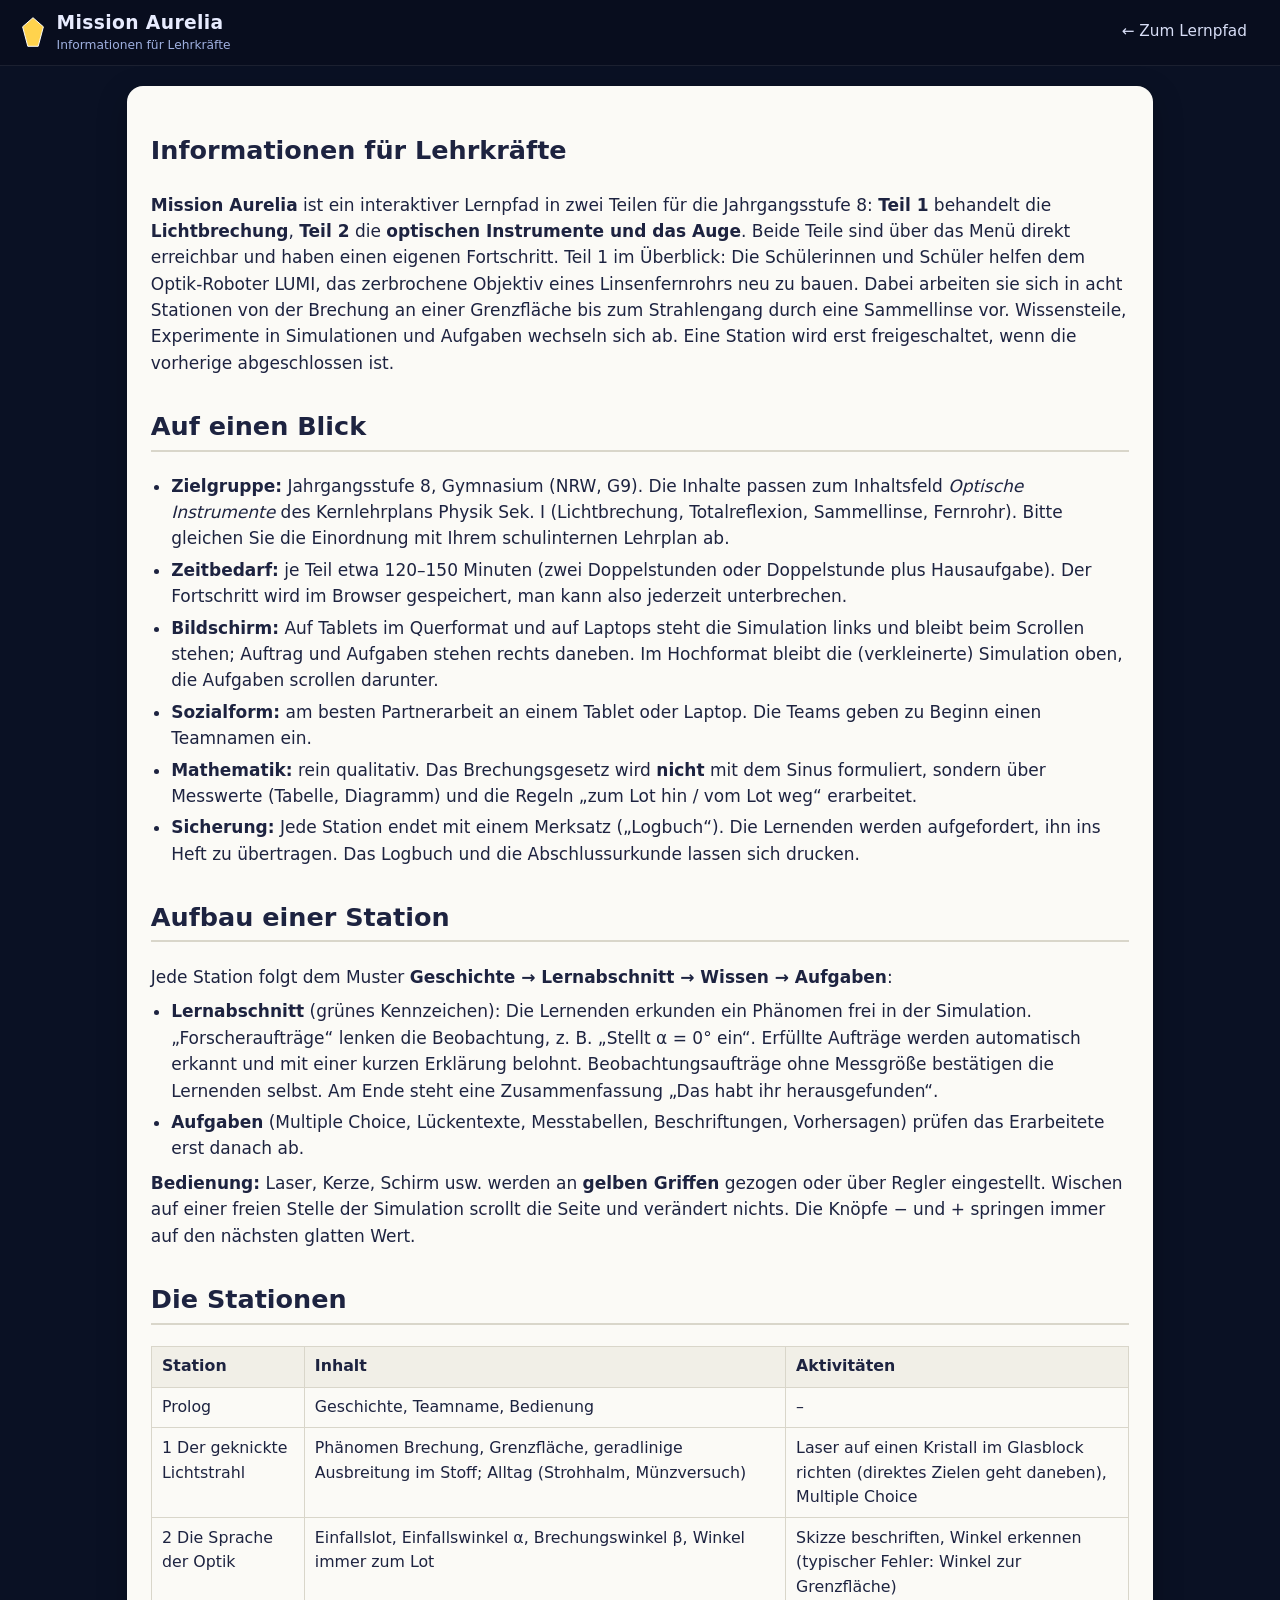
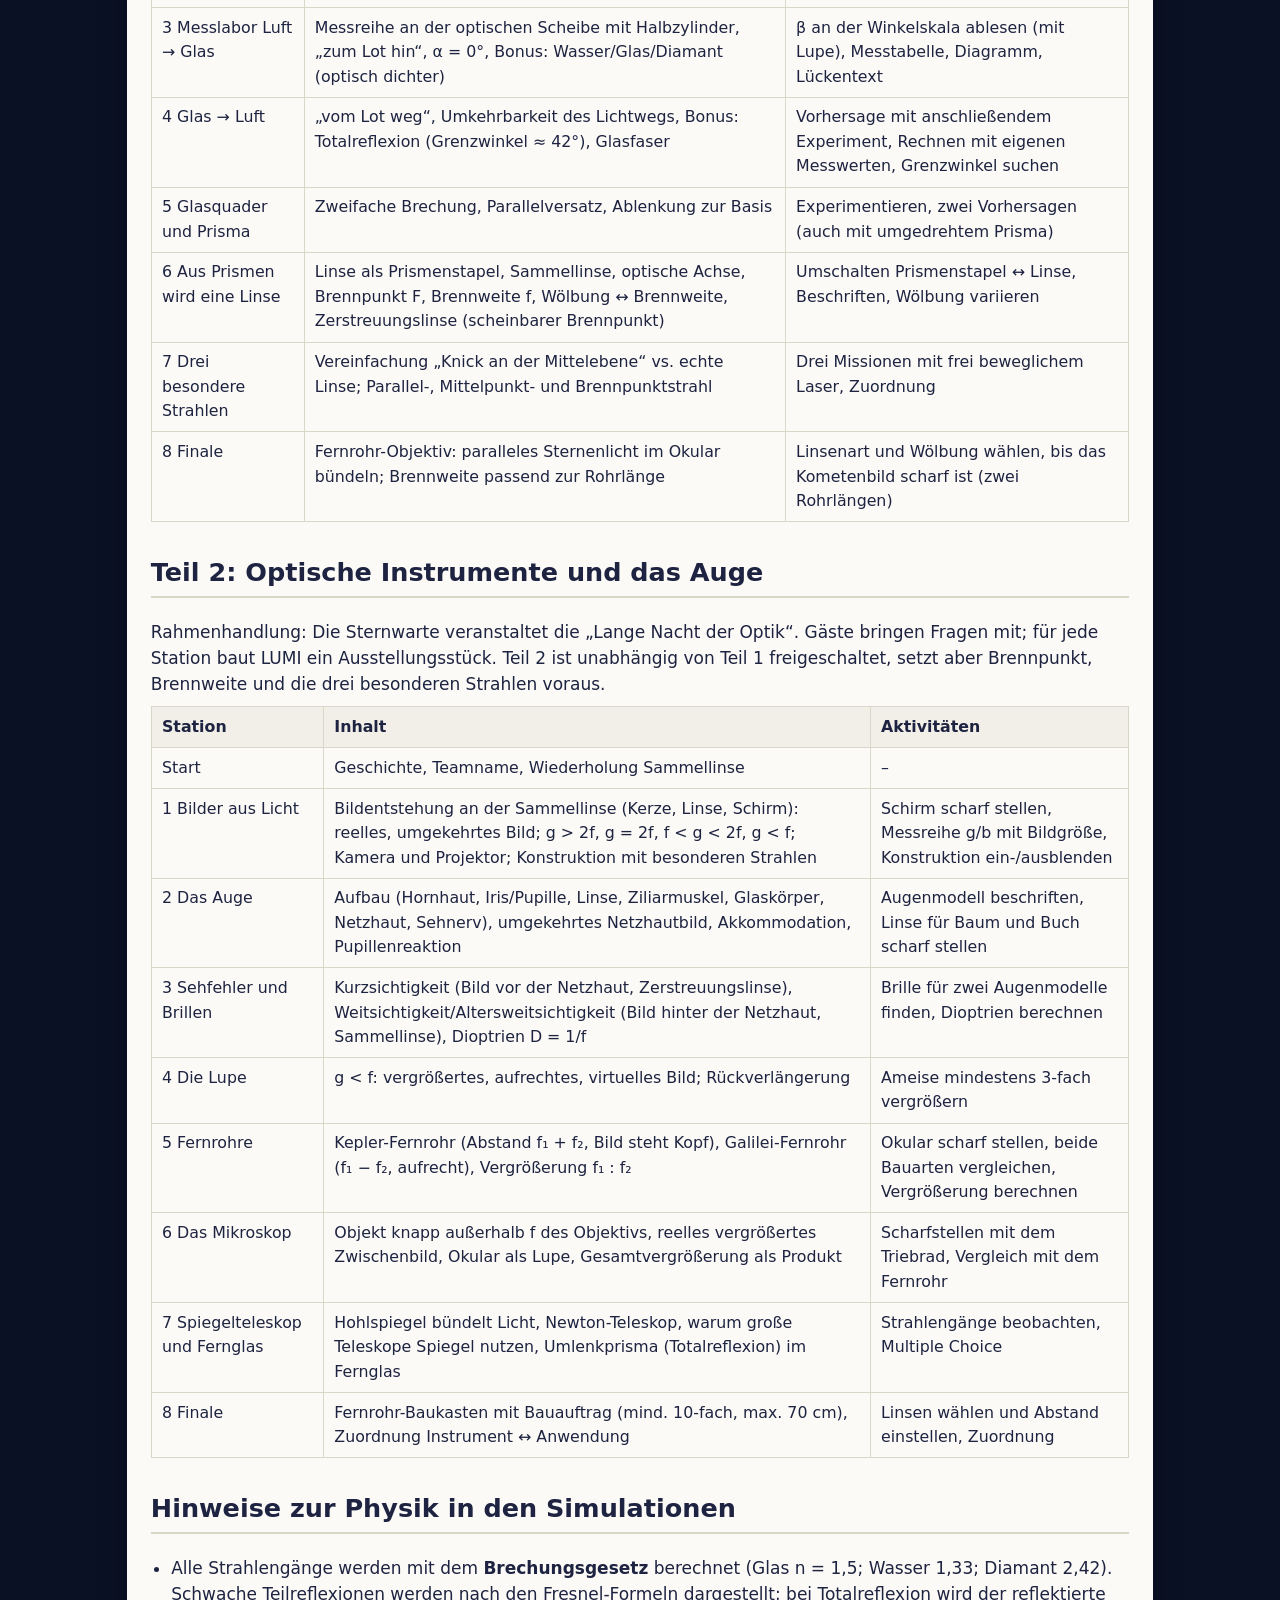
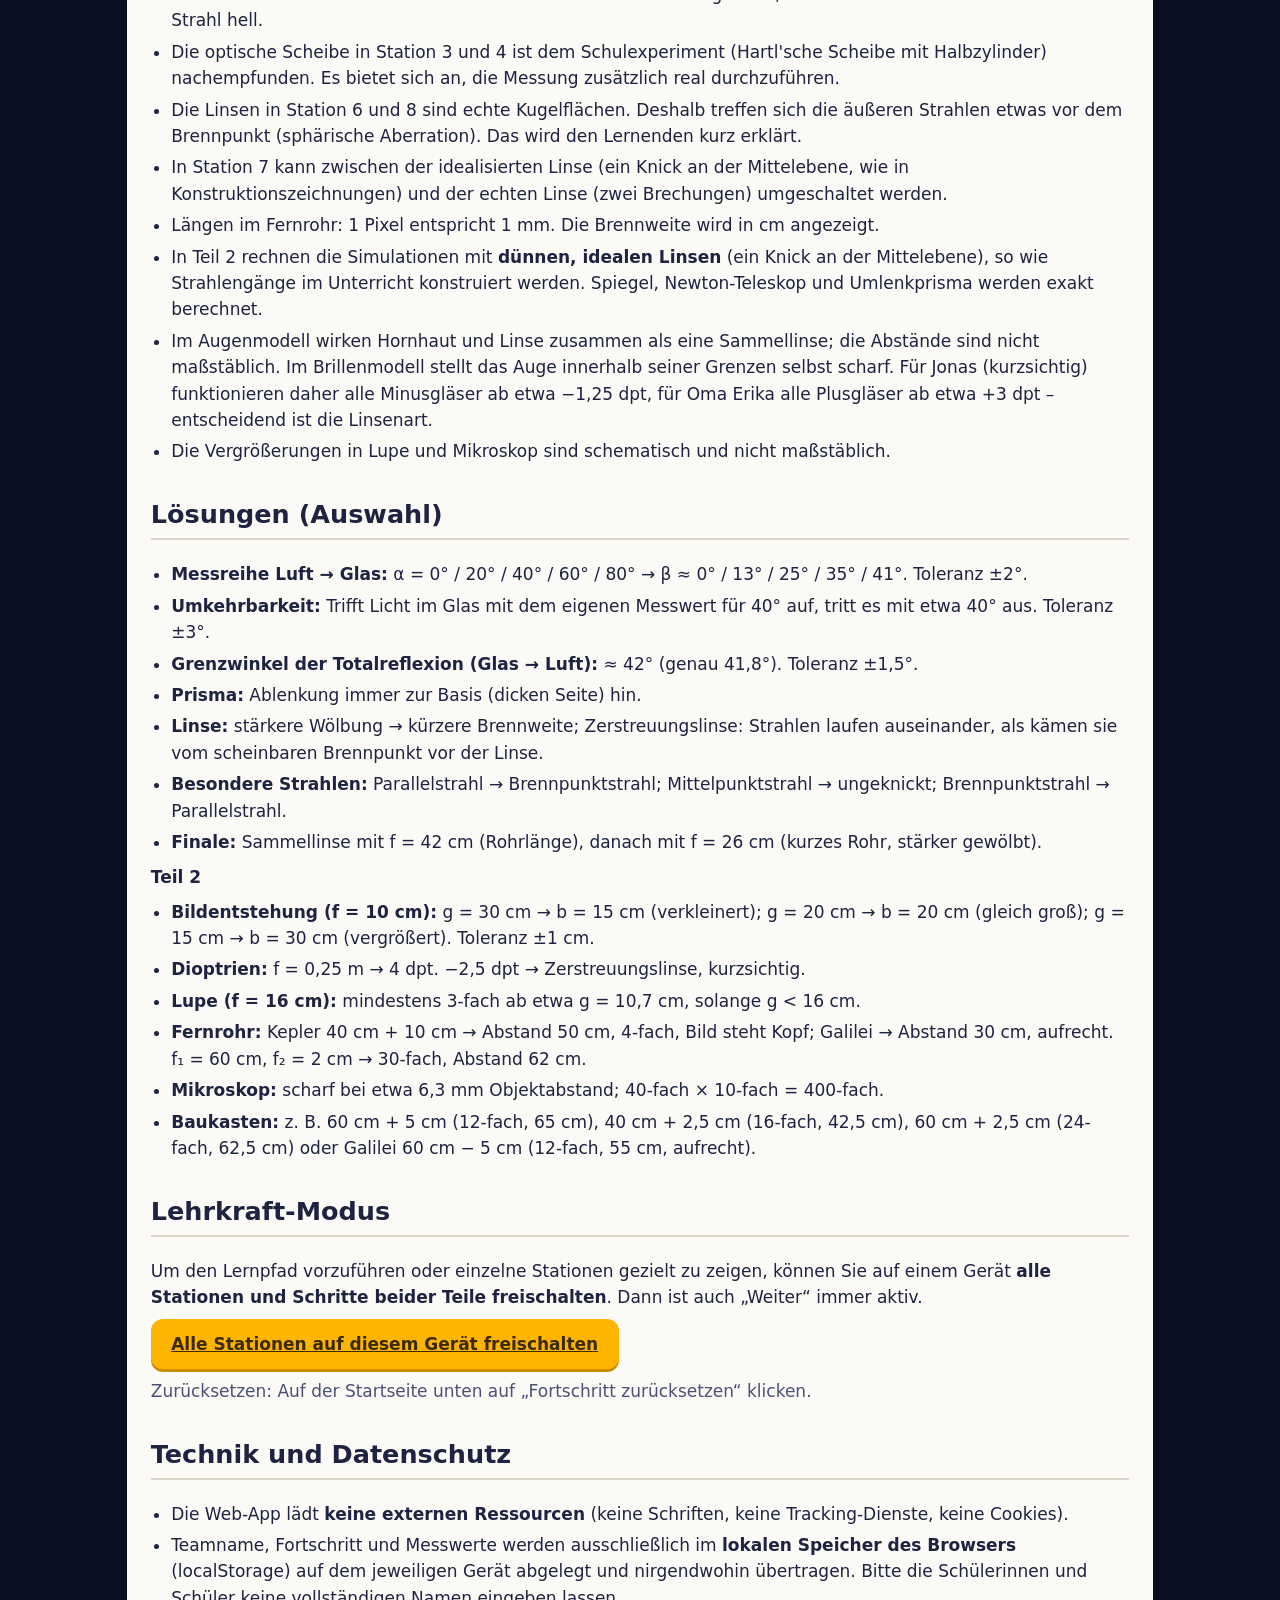
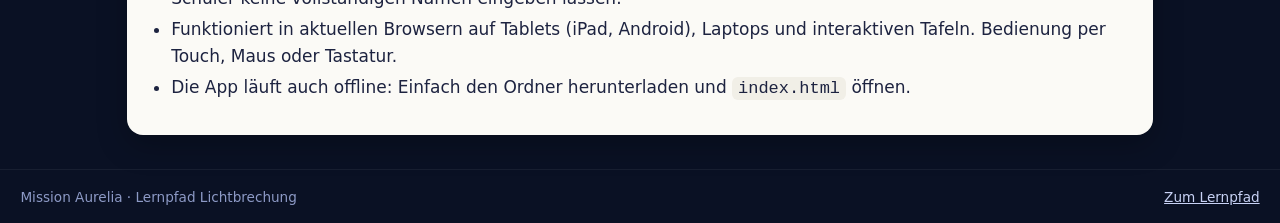
==== commit aaa6edd0: "Flüssigere Bedienung und Lernabschnitte zum Erkunden - Simulationen nur noch an gelben Griffen ziehe" ====
--- a/lehrkraefte.html
+++ b/lehrkraefte.html
@@ -5,7 +5,7 @@
   <meta name="viewport" content="width=device-width, initial-scale=1">
   <title>Für Lehrkräfte – Mission Aurelia</title>
   <link rel="icon" href="favicon.svg" type="image/svg+xml">
-  <link rel="stylesheet" href="css/style.css?v=8">
+  <link rel="stylesheet" href="css/style.css?v=10">
   <style>
     .teacher h2 { margin-top: 1.8rem; border-bottom: 2px solid var(--line); padding-bottom: .2rem; }
     .teacher table { border-collapse: collapse; width: 100%; font-size: .93rem; }
@@ -34,6 +34,14 @@
         <li><b>Mathematik:</b> rein qualitativ. Das Brechungsgesetz wird <b>nicht</b> mit dem Sinus formuliert, sondern über Messwerte (Tabelle, Diagramm) und die Regeln „zum Lot hin / vom Lot weg“ erarbeitet.</li>
         <li><b>Sicherung:</b> Jede Station endet mit einem Merksatz („Logbuch“). Die Lernenden werden aufgefordert, ihn ins Heft zu übertragen. Das Logbuch und die Abschlussurkunde lassen sich drucken.</li>
       </ul>
+
+      <h2>Aufbau einer Station</h2>
+      <p>Jede Station folgt dem Muster <b>Geschichte → Lernabschnitt → Wissen → Aufgaben</b>:</p>
+      <ul>
+        <li><b>Lernabschnitt</b> (grünes Kennzeichen): Die Lernenden erkunden ein Phänomen frei in der Simulation. „Forscheraufträge“ lenken die Beobachtung, z. B. „Stellt α = 0° ein“. Erfüllte Aufträge werden automatisch erkannt und mit einer kurzen Erklärung belohnt. Beobachtungsaufträge ohne Messgröße bestätigen die Lernenden selbst. Am Ende steht eine Zusammenfassung „Das habt ihr herausgefunden“.</li>
+        <li><b>Aufgaben</b> (Multiple Choice, Lückentexte, Messtabellen, Beschriftungen, Vorhersagen) prüfen das Erarbeitete erst danach ab.</li>
+      </ul>
+      <p><b>Bedienung:</b> Laser, Kerze, Schirm usw. werden an <b>gelben Griffen</b> gezogen oder über Regler eingestellt. Wischen auf einer freien Stelle der Simulation scrollt die Seite und verändert nichts. Die Knöpfe − und + springen immer auf den nächsten glatten Wert.</p>
 
       <h2>Die Stationen</h2>
       <div class="wide">
--- a/css/style.css
+++ b/css/style.css
@@ -45,7 +45,7 @@
 .topbar {
   position: sticky; top: 0; z-index: 20;
   display: flex; align-items: center; gap: 1rem; justify-content: space-between;
-  padding: .55rem 1.2rem; background: rgba(8, 13, 30, .92); backdrop-filter: blur(8px);
+  padding: .55rem 1.2rem; background: #080d1e;
   border-bottom: 1px solid rgba(255, 255, 255, .08); color: #e8ecff;
 }
 .brand { display: flex; align-items: center; gap: .6rem; text-decoration: none; }
@@ -125,7 +125,7 @@
 .station-head h1 { margin: .1rem 0 .6rem; font-size: clamp(1.5rem, 3.5vw, 2.1rem); }
 .stepper { display: flex; gap: .4rem; flex-wrap: wrap; }
 .dot { width: 34px; height: 10px; border-radius: 99px; border: 0; cursor: pointer; background: #33417a; padding: 0; }
-.dot.k-story { background: #6c5ce7; } .dot.k-info { background: #2bb3e6; } .dot.k-exp { background: #ff6b6b; } .dot.k-task { background: #f5b400; }
+.dot.k-story { background: #6c5ce7; } .dot.k-learn { background: #12c4a6; } .dot.k-info { background: #2bb3e6; } .dot.k-exp { background: #ff6b6b; } .dot.k-task { background: #f5b400; }
 .dot { opacity: .45; }
 .dot.seen { opacity: .8; }
 .dot.cur { opacity: 1; height: 14px; margin-top: -2px; box-shadow: 0 0 0 2px #fff; }
@@ -134,7 +134,7 @@
 .step-head { display: flex; align-items: center; gap: .7rem; flex-wrap: wrap; margin-bottom: .6rem; }
 .step-head h2 { margin: 0; font-size: 1.35rem; }
 .kind-badge { display: inline-block; font-size: .72rem; font-weight: 700; text-transform: uppercase; letter-spacing: .06em; padding: .2rem .6rem; border-radius: 99px; color: #fff; }
-.k-story { background: #6c5ce7; } .k-info { background: #1f95c4; } .k-exp { background: #e0484b; } .k-task { background: #d99a00; }
+.k-story { background: #6c5ce7; } .k-learn { background: #0e9e86; } .k-info { background: #1f95c4; } .k-exp { background: #e0484b; } .k-task { background: #d99a00; }
 .step-nav { position: sticky; bottom: 0; z-index: 10; display: flex; align-items: center; gap: 1rem; justify-content: space-between; margin-top: 1rem; padding: .7rem 0; background: linear-gradient(transparent, var(--night) 35%); color: #e8ecff; }
 .step-nav .btn-ghost { color: #e8ecff; }
 .nav-hint { font-size: .85rem; color: #ffd98a; text-align: center; flex: 1; }
@@ -199,7 +199,17 @@
   .step-body.split > .sim-block .stage-wrap { margin-top: 0; }
 }
 .stage { display: block; width: 100%; height: auto; user-select: none; -webkit-user-select: none; }
-.stage.interactive { touch-action: none; cursor: crosshair; }
+.stage.interactive { cursor: default; }
+.drag-handle { cursor: grab; touch-action: none; }
+.stage.dragging, .stage.dragging .drag-handle { cursor: grabbing; }
+.hit { fill: transparent; pointer-events: all; }
+.grip:hover { fill: rgba(255, 211, 77, .08); }
+.knob-ring { fill: rgba(255, 211, 77, .22); stroke: #ffd34d; stroke-width: 2.5; }
+.knob-ring.faint { fill: none; stroke-dasharray: 5 5; opacity: .6; }
+.knob-icon { fill: none; stroke: #ffd34d; stroke-width: 2; stroke-linecap: round; }
+.knob-icon.fill { fill: #ffd34d; stroke: none; opacity: .8; }
+.knob:hover .knob-ring, .dragging .knob-ring { fill: rgba(255, 211, 77, .4); }
+button, a, select, input { touch-action: manipulation; }
 .stage-bg { fill: #0b1226; }
 .stage text { font-family: system-ui, -apple-system, "Segoe UI", Roboto, sans-serif; }
 .body { stroke-width: 2; }
@@ -221,7 +231,7 @@
 .laser-body { fill: #3b4466; stroke: #a9b4d8; stroke-width: 1.5; }
 .laser-nozzle { fill: #9aa6cc; }
 .laser-led { fill: #ff4d4d; }
-.laser { filter: drop-shadow(0 2px 3px rgba(0, 0, 0, .5)); }
+
 .aim-line { stroke: #ffd98a; stroke-width: 1.6; stroke-dasharray: 6 6; opacity: .75; }
 .ext-line { stroke: #ffd98a; stroke-width: 1.6; stroke-dasharray: 6 6; opacity: .7; }
 .back-ext { stroke: #ff9b9b; stroke-width: 1.4; stroke-dasharray: 5 6; opacity: .8; }
@@ -455,12 +465,12 @@
 .obj-head.img-virtual { fill: none; stroke: #7bed9f; stroke-width: 2; }
 .candle-body { fill: #f3e3c3; stroke: #c9b48a; }
 .candle-wick { stroke: #333; stroke-width: 2; }
-.candle-flame { fill: #ffb000; filter: drop-shadow(0 0 6px #ffcf6b); }
+.candle-flame { fill: #ffb000; }
 .con-ray { stroke-width: 2; fill: none; }
 .con-ray.c0 { stroke: #ffd34d; } .con-ray.c1 { stroke: #7bed9f; } .con-ray.c2 { stroke: #4fd1ff; }
 .con-ray.dashed { stroke-dasharray: 6 5; opacity: .8; }
 .screen { fill: #e9ecf8; stroke: #9aa6cc; }
-.screen-spot { stroke: #ffcf6b; stroke-width: 5; stroke-linecap: round; filter: drop-shadow(0 0 4px #ffcf6b); }
+.screen-spot { stroke: #ffcf6b; stroke-width: 5; stroke-linecap: round; }
 .dim-line.alt { stroke: #9fb0e0; }
 .inset-bg { fill: #050a1c; }
 .inset-bg.retina { fill: #3a1420; }
@@ -491,3 +501,17 @@
 .ray-core.alt line { stroke: #cfe3ff; }
 .ray-core.alt .ray-arrow { fill: #e6f0ff; }
 .mission-slot:empty { display: none; }
+
+/* Lernabschnitte */
+.box-learn { background: #e3f7f2; border-color: #0e9e86; }
+.explore-prog { font-size: .92rem; color: var(--ink-2); margin-bottom: .4rem; }
+.explore-prog.complete { color: var(--ok); }
+.explore { list-style: none; padding: 0; margin: 0; display: grid; gap: .45rem; }
+.explore-item { display: flex; gap: .6rem; align-items: flex-start; background: var(--paper); border: 2px solid var(--line); border-radius: 12px; padding: .55rem .7rem; }
+.explore-item.found { border-color: #9fdcc9; background: #f1fbf7; }
+.ex-icon { flex: none; width: 28px; height: 28px; border-radius: 50%; display: grid; place-items: center; font-weight: 800; background: #e9ecf8; color: var(--ink-2); font-size: .9rem; }
+.explore-item.found .ex-icon { background: var(--ok); color: #fff; }
+.ex-body { flex: 1; min-width: 0; }
+.ex-fb { display: none; margin-top: .35rem; color: #0b5e50; font-size: .95rem; }
+.explore-item.found .ex-fb { display: block; animation: fadeUp .3s both; }
+.btn-small { min-height: 36px; padding: .3rem .8rem; font-size: .88rem; margin-top: .4rem; background: #e3f7f2; color: #0b5e50; border: 2px solid #9fdcc9; }
